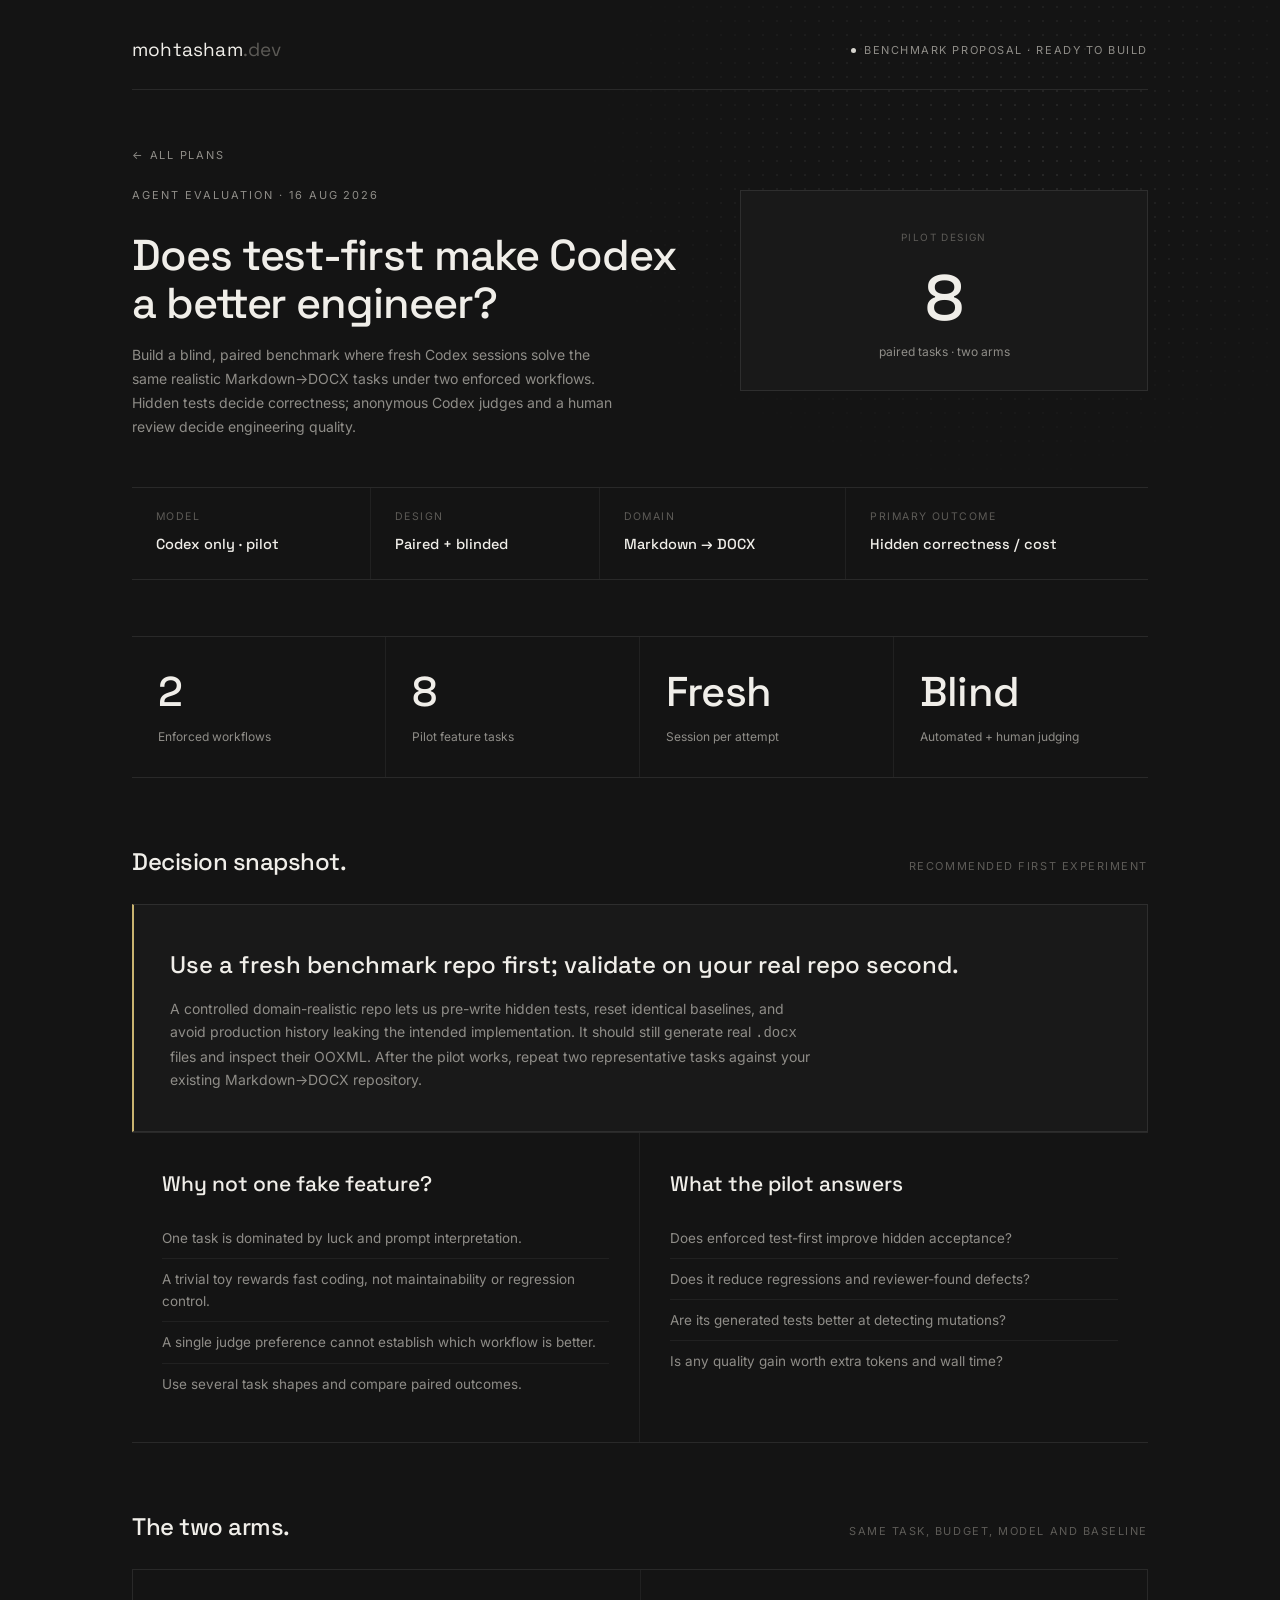
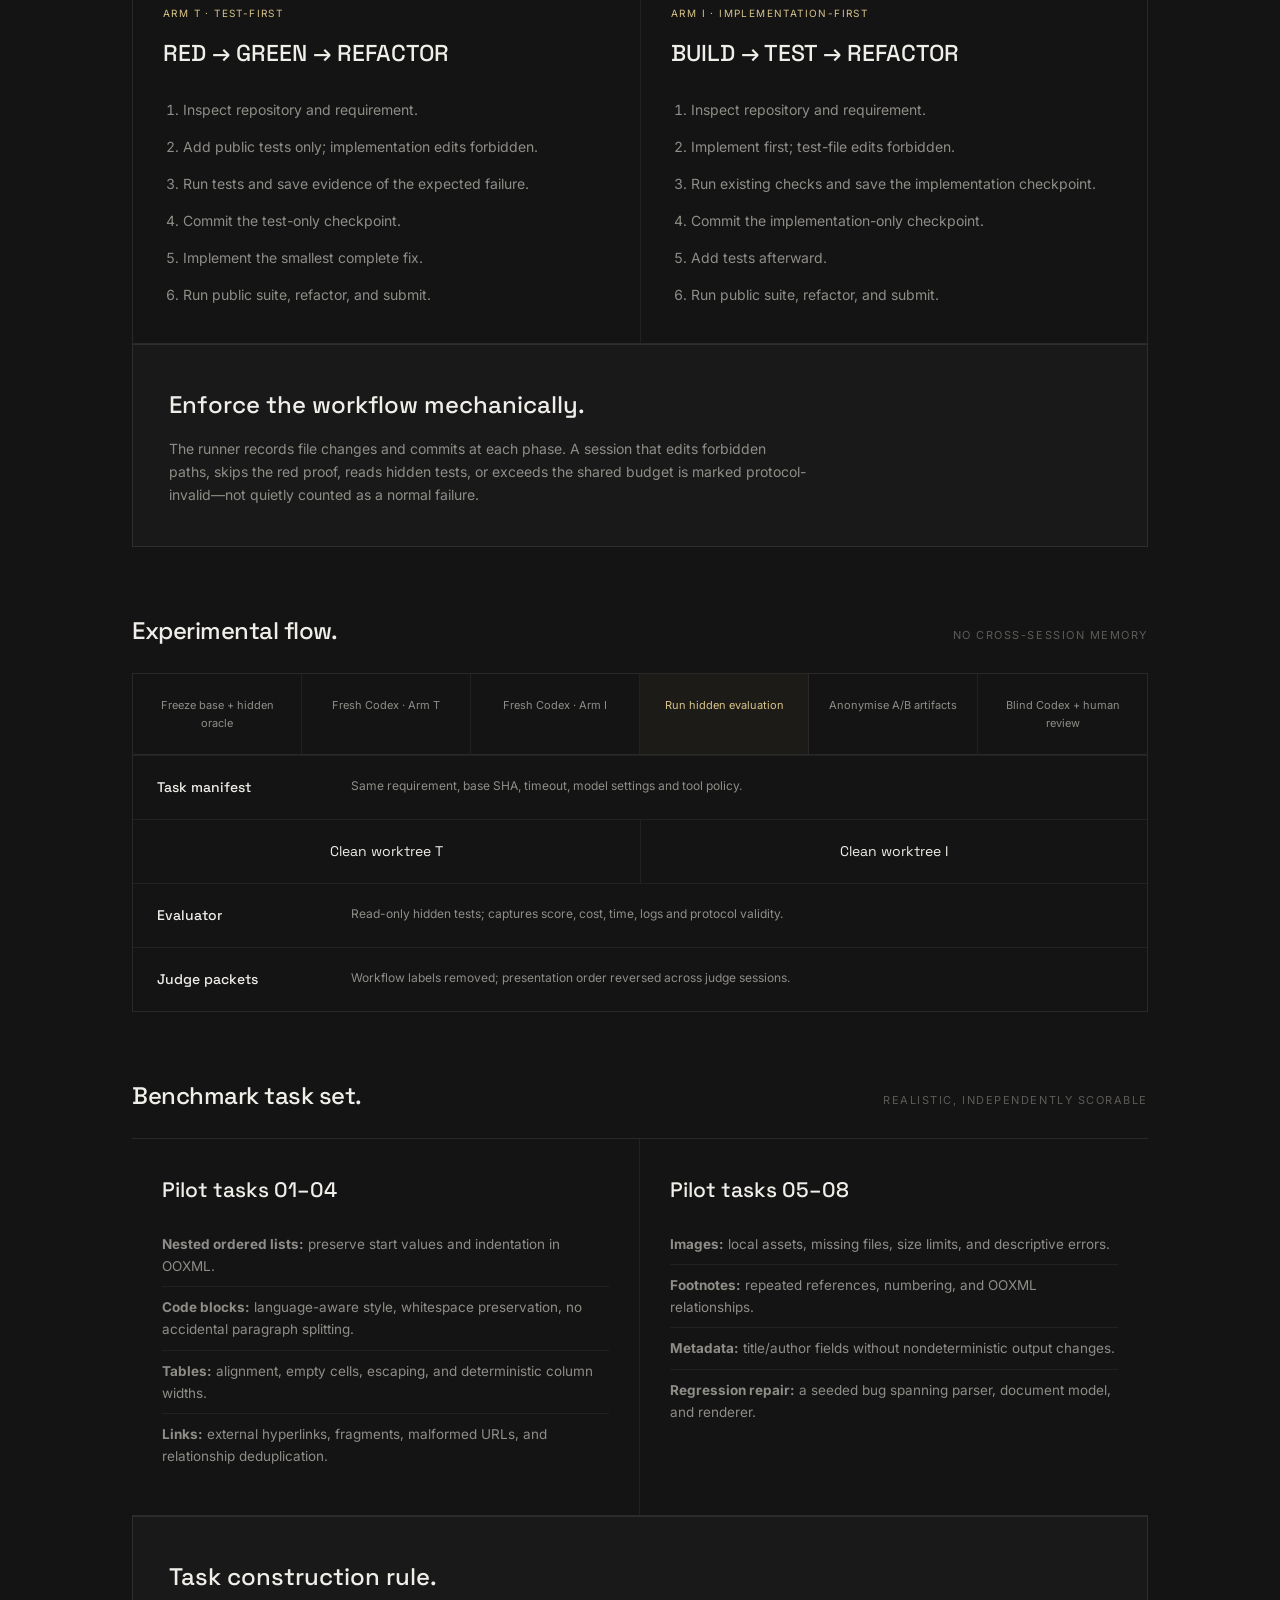
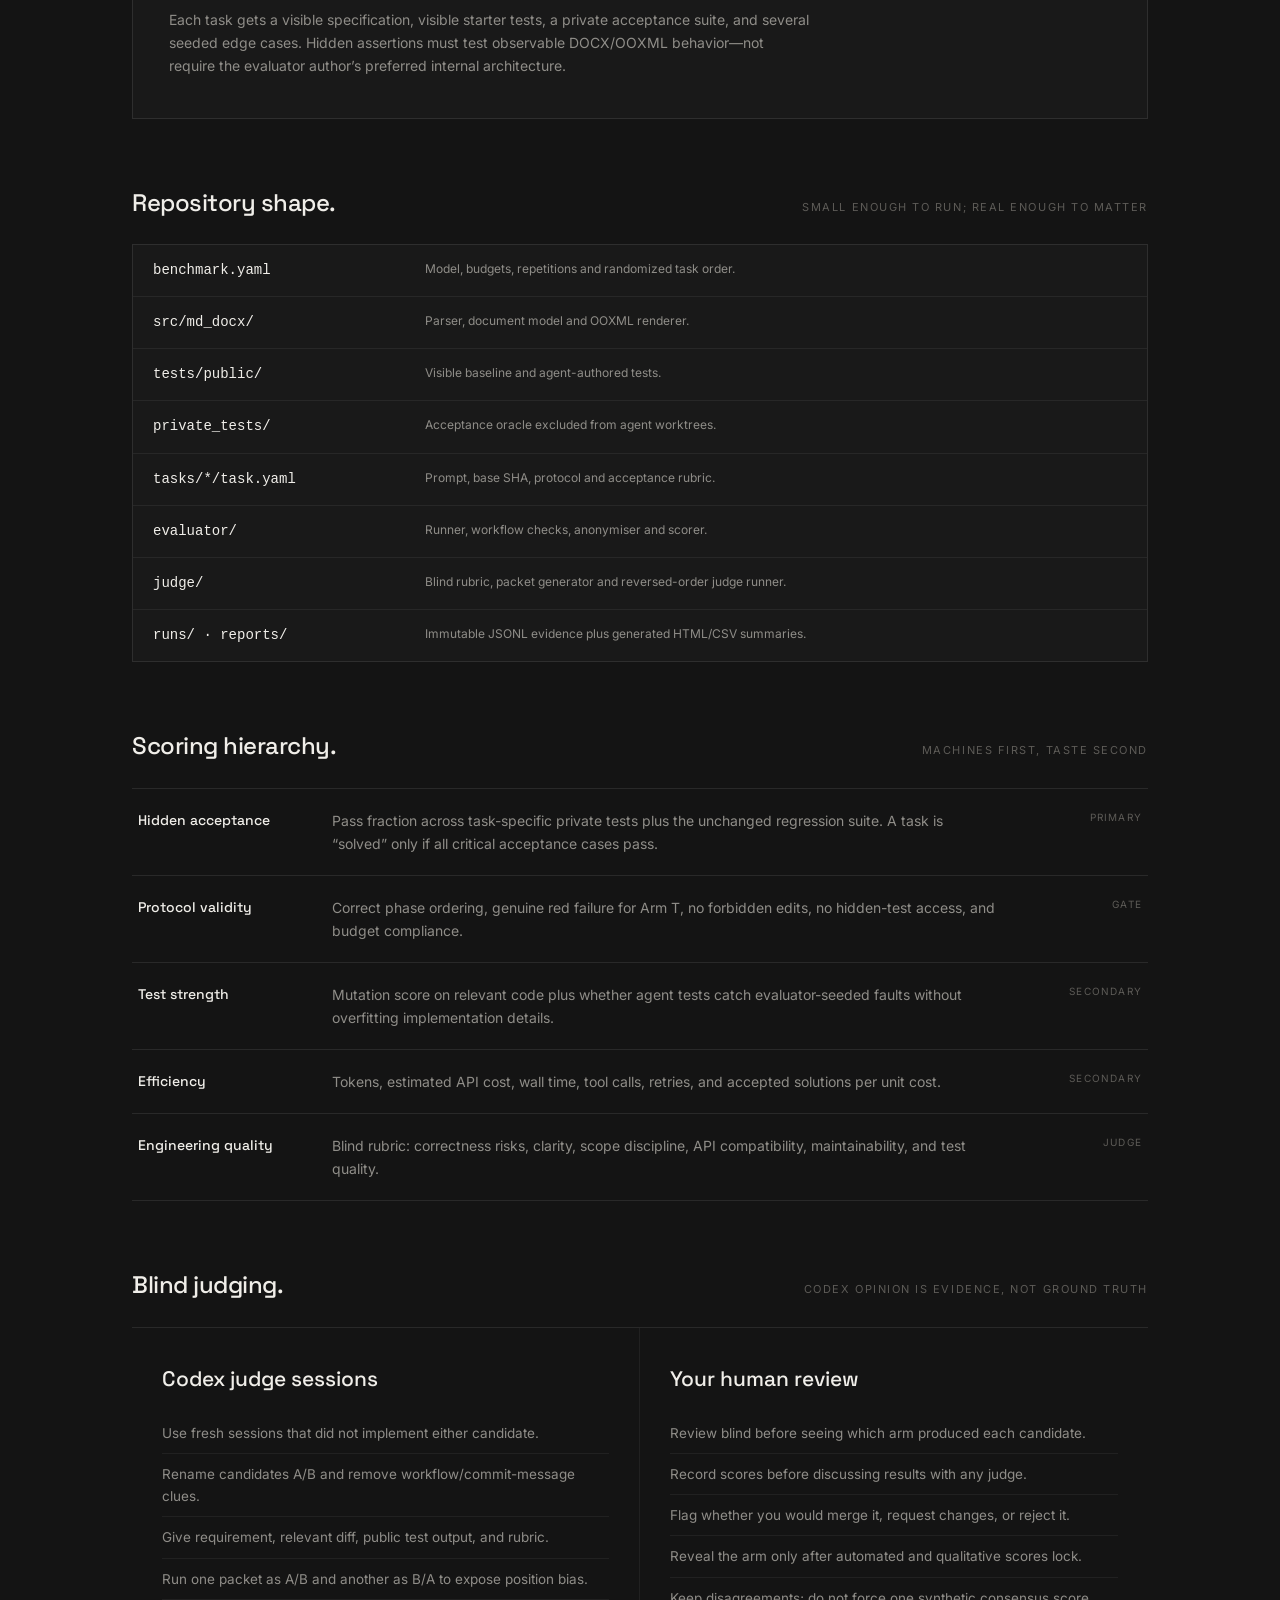
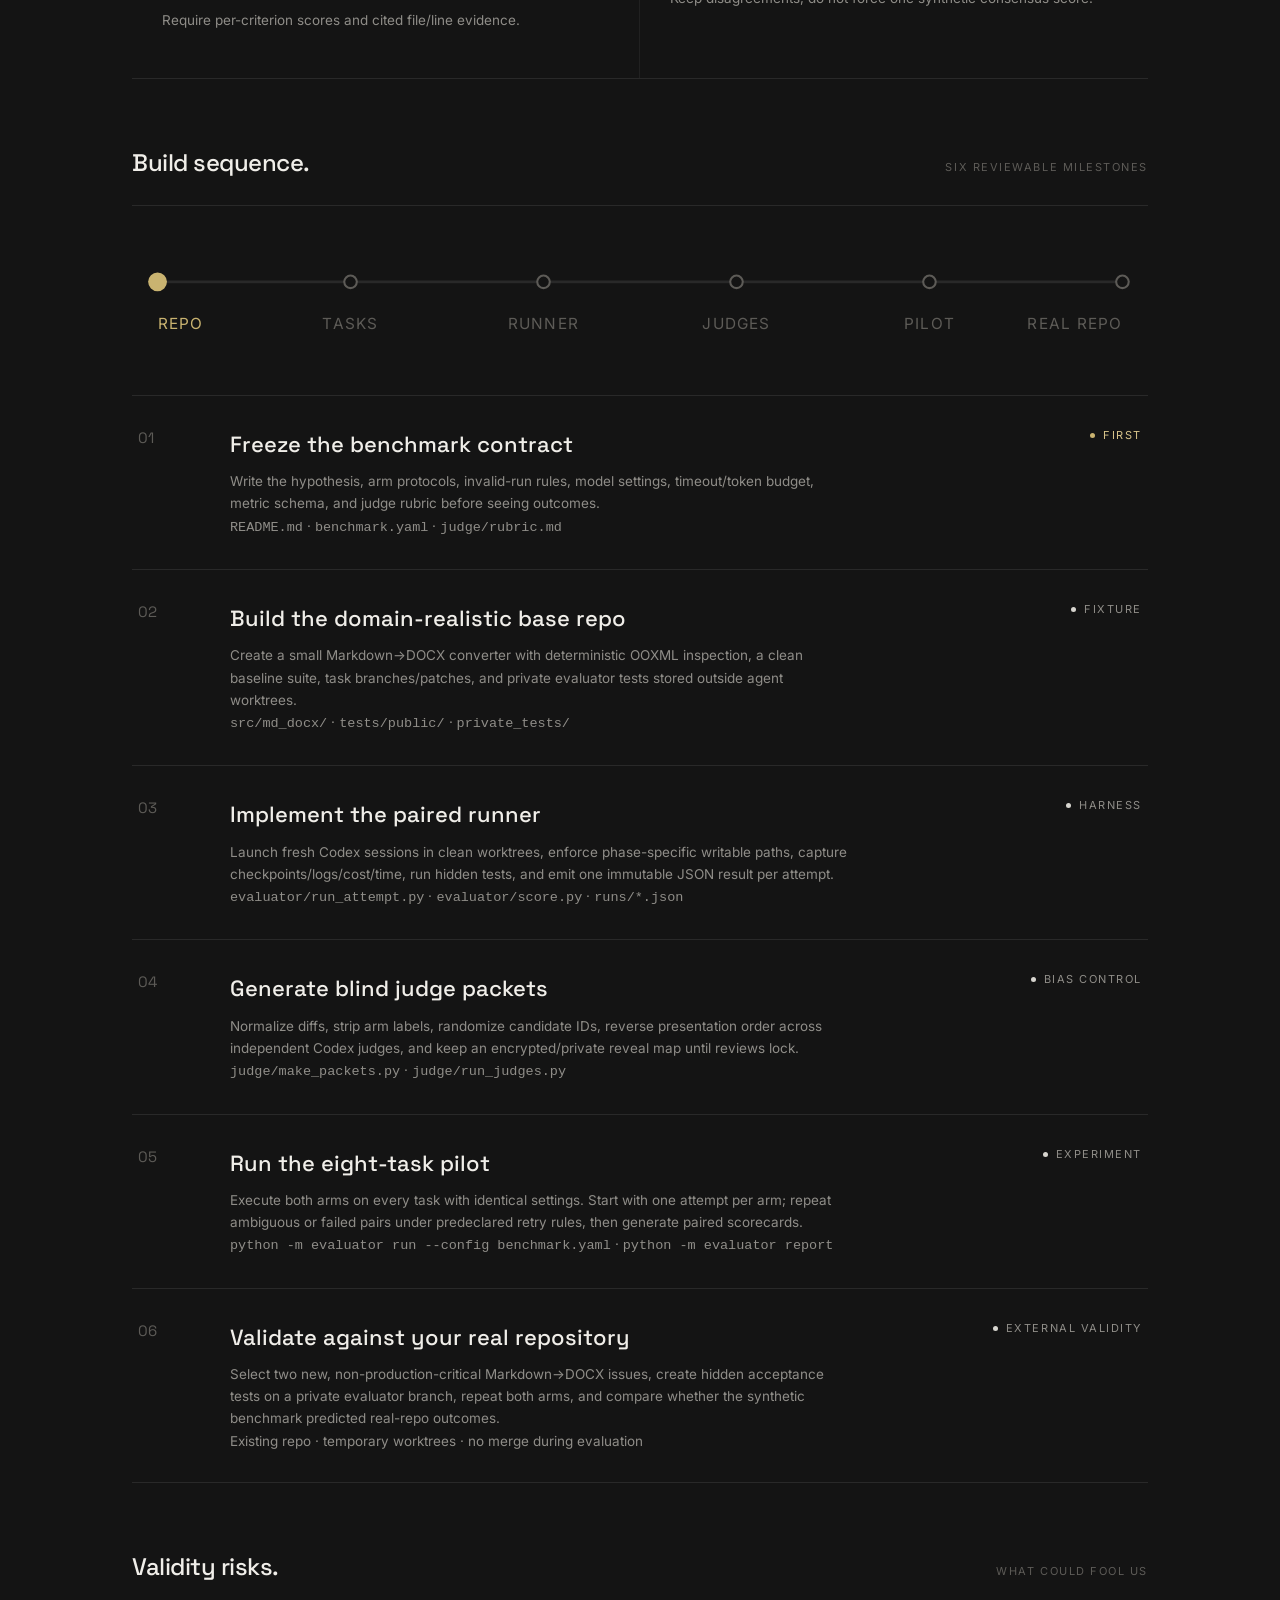
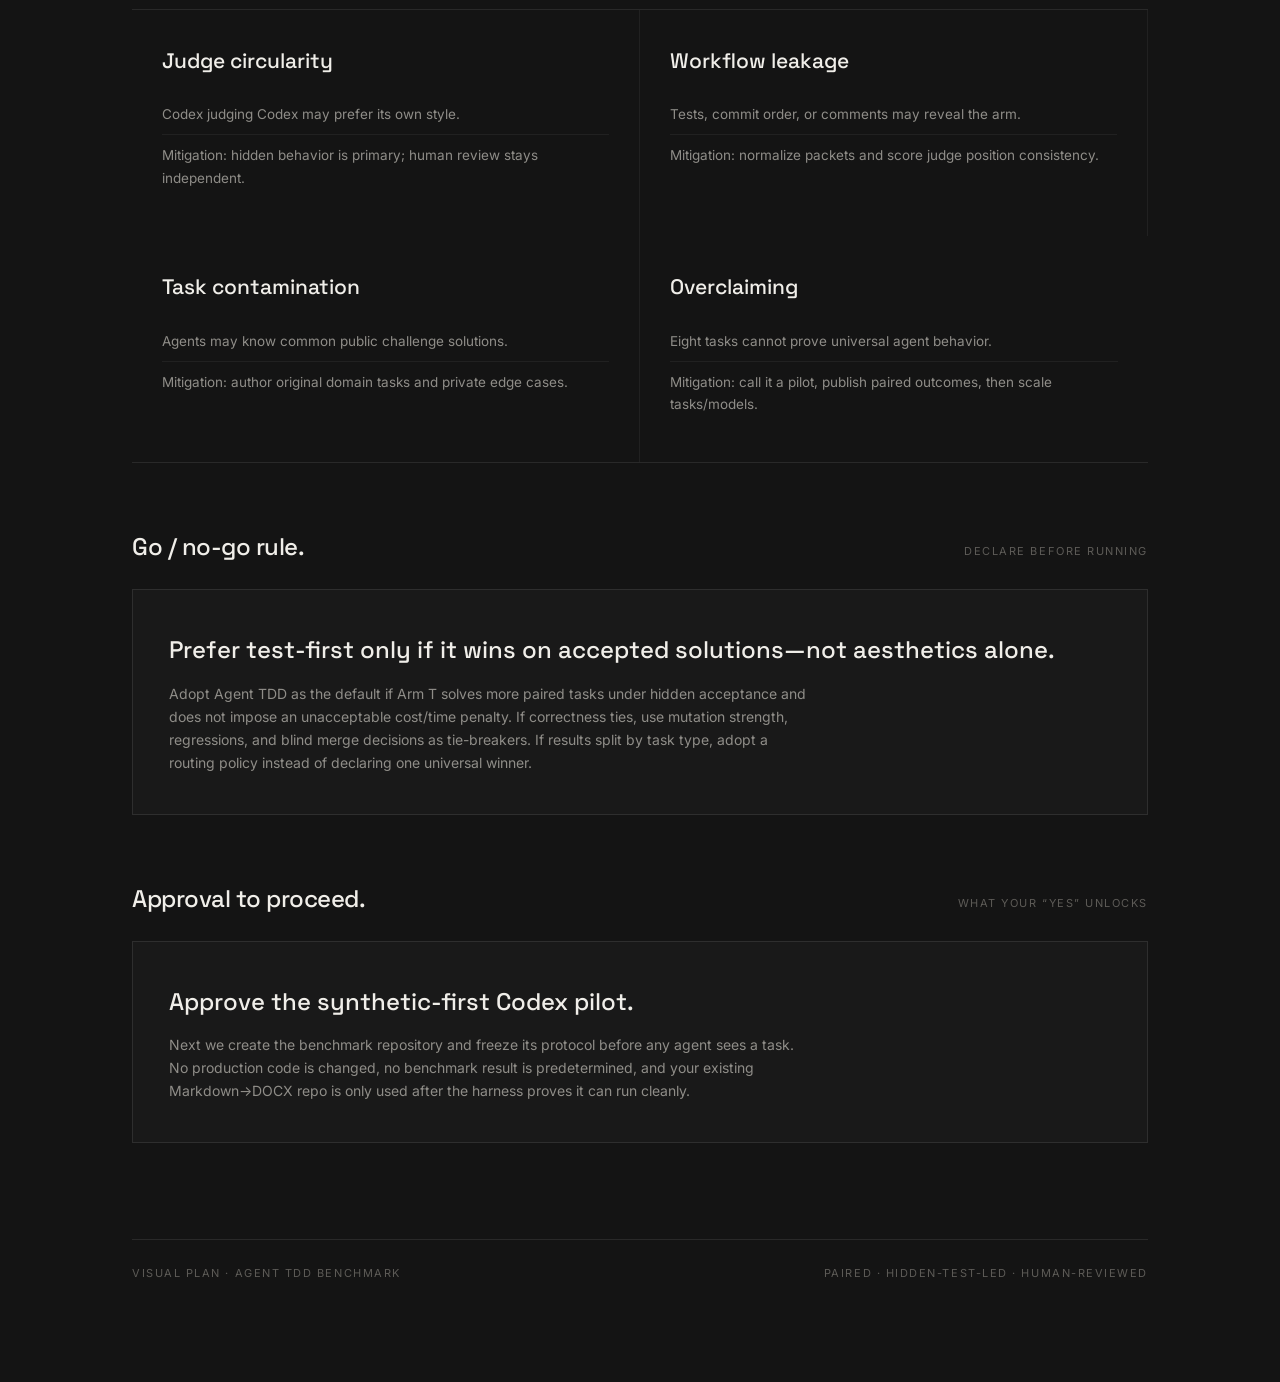
==== agent-tdd-benchmark/index.html @ eca7490f "docs: add agent TDD benchmark plan" ====
<!doctype html>
<html lang="en">
  <head>
    <meta charset="utf-8" />
    <meta name="viewport" content="width=device-width, initial-scale=1" />
    <meta name="theme-color" content="#141414" />
    <meta name="description" content="A controlled Codex benchmark plan comparing test-first and implementation-first agent workflows on realistic Markdown-to-DOCX tasks." />
    <title>Agent TDD Benchmark — Visual Plans</title>
    <link rel="preconnect" href="https://fonts.googleapis.com" />
    <link rel="preconnect" href="https://fonts.gstatic.com" crossorigin />
    <link href="https://fonts.googleapis.com/css2?family=Space+Grotesk:wght@400;500;600&family=Inter:wght@400;500&display=swap" rel="stylesheet" />
    <link rel="stylesheet" href="/styles.css" />
    <script src="/components.js?v=20260816" defer></script>
    <style>
      .arm-grid { display:grid; grid-template-columns:1fr 1fr; border:1px solid var(--line); }
      .arm { padding:30px; min-width:0; }
      .arm + .arm { border-left:1px solid var(--line-soft); }
      .arm-label { color:#d8c48a; font-size:10px; letter-spacing:.14em; text-transform:uppercase; }
      .arm h3 { font-family:var(--display); font-size:23px; font-weight:500; margin:12px 0 18px; }
      .arm ol { margin:0; padding-left:20px; color:var(--muted); }
      .arm li { padding:7px 0; }
      .metric-table { border-top:1px solid var(--line); }
      .metric-row { display:grid; grid-template-columns:170px 1fr 120px; gap:24px; padding:20px 6px; border-bottom:1px solid var(--line); align-items:start; }
      .metric-row b { font-family:var(--display); font-weight:500; }
      .metric-row p { margin:0; color:var(--muted); }
      .metric-row span { color:var(--faint); font-size:10px; letter-spacing:.12em; text-transform:uppercase; text-align:right; }
      .file-tree { margin:0; padding:24px; background:var(--bg-raised); border:1px solid var(--line); color:var(--muted); overflow:auto; font:12px/1.8 ui-monospace,"SF Mono",Menlo,monospace; }
      .decision { border-left:2px solid #c9b370; }
      .pilot-score { text-align:center; padding:12px 0 8px; }
      .pilot-score span { display:block; color:var(--faint); font-size:10px; letter-spacing:.14em; text-transform:uppercase; }
      .pilot-score b { display:block; font-family:var(--display); font-size:64px; line-height:1; font-weight:500; margin:20px 0 12px; }
      .pilot-score p { margin:0; color:var(--muted); font-size:12px; }
      .bench-flow { display:grid; grid-template-columns:repeat(6,1fr); border:1px solid var(--line); }
      .bench-flow div { position:relative; min-width:0; padding:22px 14px; border-right:1px solid var(--line-soft); color:var(--muted); font-size:11px; text-align:center; }
      .bench-flow div:last-child { border-right:0; }
      .bench-flow div.active { color:#d8c48a; background:rgba(201,179,112,.05); }
      .boundary-stack { border:1px solid var(--line); border-top:0; }
      .boundary-row { display:grid; grid-template-columns:170px 1fr; gap:24px; padding:20px 24px; border-top:1px solid var(--line-soft); align-items:start; }
      .boundary-row b { font-family:var(--display); font-weight:500; }
      .boundary-row span { color:var(--muted); font-size:12px; }
      .worktrees { display:grid; grid-template-columns:1fr 1fr; border-top:1px solid var(--line-soft); }
      .worktrees div { padding:20px 24px; text-align:center; font-family:var(--display); }
      .worktrees div + div { border-left:1px solid var(--line-soft); }
      .repo-list { border:1px solid var(--line); background:var(--bg-raised); }
      .repo-list div { display:grid; grid-template-columns:250px 1fr; gap:22px; padding:14px 20px; border-bottom:1px solid var(--line-soft); }
      .repo-list div:last-child { border-bottom:0; }
      .repo-list code { color:var(--text); overflow-wrap:anywhere; }
      .repo-list span { color:var(--muted); font-size:12px; }
      @media (max-width:720px) {
        .arm-grid { grid-template-columns:1fr; }
        .arm + .arm { border-left:0; border-top:1px solid var(--line-soft); }
        .metric-row { grid-template-columns:1fr; gap:7px; }
        .metric-row span { text-align:left; }
        .bench-flow { grid-template-columns:1fr; }
        .bench-flow div { border-right:0; border-bottom:1px solid var(--line-soft); text-align:left; padding:15px 18px; }
        .bench-flow div:last-child { border-bottom:0; }
        .boundary-row, .repo-list div { grid-template-columns:1fr; gap:6px; }
        .worktrees { grid-template-columns:1fr; }
        .worktrees div + div { border-left:0; border-top:1px solid var(--line-soft); }
      }
    </style>
  </head>
  <body>
    <div class="dots"></div>
    <main class="shell">
      <header class="topbar">
        <a class="brand" href="/">mohtasham<span>.dev</span></a>
        <span class="tag"><span class="dot"></span>Benchmark proposal · ready to build</span>
      </header>

      <section class="report-head">
        <div>
          <a class="back" href="/">← All plans</a>
          <div class="eyebrow">Agent evaluation · 16 Aug 2026</div>
          <h1>Does test-first make Codex a better engineer?</h1>
          <p class="lede">Build a blind, paired benchmark where fresh Codex sessions solve the same realistic Markdown→DOCX tasks under two enforced workflows. Hidden tests decide correctness; anonymous Codex judges and a human review decide engineering quality.</p>
        </div>
        <aside class="report-aside"><div class="pilot-score"><span>Pilot design</span><b>8</b><p>paired tasks · two arms</p></div></aside>
      </section>

      <section class="details">
        <div class="detail"><span>Model</span><b>Codex only · pilot</b></div>
        <div class="detail"><span>Design</span><b>Paired + blinded</b></div>
        <div class="detail"><span>Domain</span><b>Markdown → DOCX</b></div>
        <div class="detail"><span>Primary outcome</span><b>Hidden correctness / cost</b></div>
      </section>

      <section class="stats">
        <div class="stat"><b>2</b><span>Enforced workflows</span></div>
        <div class="stat"><b>8</b><span>Pilot feature tasks</span></div>
        <div class="stat"><b>Fresh</b><span>Session per attempt</span></div>
        <div class="stat"><b>Blind</b><span>Automated + human judging</span></div>
      </section>

      <section>
        <div class="section-head"><h2>Decision snapshot.</h2><p>Recommended first experiment</p></div>
        <div class="callout decision"><h3>Use a fresh benchmark repo first; validate on your real repo second.</h3><p>A controlled domain-realistic repo lets us pre-write hidden tests, reset identical baselines, and avoid production history leaking the intended implementation. It should still generate real <code>.docx</code> files and inspect their OOXML. After the pilot works, repeat two representative tasks against your existing Markdown→DOCX repository.</p></div>
        <div class="grid">
          <article class="card"><h3>Why not one fake feature?</h3><ul><li>One task is dominated by luck and prompt interpretation.</li><li>A trivial toy rewards fast coding, not maintainability or regression control.</li><li>A single judge preference cannot establish which workflow is better.</li><li>Use several task shapes and compare paired outcomes.</li></ul></article>
          <article class="card"><h3>What the pilot answers</h3><ul><li>Does enforced test-first improve hidden acceptance?</li><li>Does it reduce regressions and reviewer-found defects?</li><li>Are its generated tests better at detecting mutations?</li><li>Is any quality gain worth extra tokens and wall time?</li></ul></article>
        </div>
      </section>

      <section>
        <div class="section-head"><h2>The two arms.</h2><p>Same task, budget, model and baseline</p></div>
        <div class="arm-grid">
          <article class="arm"><span class="arm-label">Arm T · test-first</span><h3>RED → GREEN → REFACTOR</h3><ol><li>Inspect repository and requirement.</li><li>Add public tests only; implementation edits forbidden.</li><li>Run tests and save evidence of the expected failure.</li><li>Commit the test-only checkpoint.</li><li>Implement the smallest complete fix.</li><li>Run public suite, refactor, and submit.</li></ol></article>
          <article class="arm"><span class="arm-label">Arm I · implementation-first</span><h3>BUILD → TEST → REFACTOR</h3><ol><li>Inspect repository and requirement.</li><li>Implement first; test-file edits forbidden.</li><li>Run existing checks and save the implementation checkpoint.</li><li>Commit the implementation-only checkpoint.</li><li>Add tests afterward.</li><li>Run public suite, refactor, and submit.</li></ol></article>
        </div>
        <div class="callout"><h3>Enforce the workflow mechanically.</h3><p>The runner records file changes and commits at each phase. A session that edits forbidden paths, skips the red proof, reads hidden tests, or exceeds the shared budget is marked protocol-invalid—not quietly counted as a normal failure.</p></div>
      </section>

      <section>
        <div class="section-head"><h2>Experimental flow.</h2><p>No cross-session memory</p></div>
        <div class="bench-flow" aria-label="One paired task"><div>Freeze base + hidden oracle</div><div>Fresh Codex · Arm T</div><div>Fresh Codex · Arm I</div><div class="active">Run hidden evaluation</div><div>Anonymise A/B artifacts</div><div>Blind Codex + human review</div></div>
        <div class="boundary-stack">
          <div class="boundary-row"><b>Task manifest</b><span>Same requirement, base SHA, timeout, model settings and tool policy.</span></div>
          <div class="worktrees"><div>Clean worktree T</div><div>Clean worktree I</div></div>
          <div class="boundary-row"><b>Evaluator</b><span>Read-only hidden tests; captures score, cost, time, logs and protocol validity.</span></div>
          <div class="boundary-row"><b>Judge packets</b><span>Workflow labels removed; presentation order reversed across judge sessions.</span></div>
        </div>
      </section>

      <section>
        <div class="section-head"><h2>Benchmark task set.</h2><p>Realistic, independently scorable</p></div>
        <div class="grid">
          <article class="card"><h3>Pilot tasks 01–04</h3><ul><li><b>Nested ordered lists:</b> preserve start values and indentation in OOXML.</li><li><b>Code blocks:</b> language-aware style, whitespace preservation, no accidental paragraph splitting.</li><li><b>Tables:</b> alignment, empty cells, escaping, and deterministic column widths.</li><li><b>Links:</b> external hyperlinks, fragments, malformed URLs, and relationship deduplication.</li></ul></article>
          <article class="card"><h3>Pilot tasks 05–08</h3><ul><li><b>Images:</b> local assets, missing files, size limits, and descriptive errors.</li><li><b>Footnotes:</b> repeated references, numbering, and OOXML relationships.</li><li><b>Metadata:</b> title/author fields without nondeterministic output changes.</li><li><b>Regression repair:</b> a seeded bug spanning parser, document model, and renderer.</li></ul></article>
        </div>
        <div class="callout"><h3>Task construction rule.</h3><p>Each task gets a visible specification, visible starter tests, a private acceptance suite, and several seeded edge cases. Hidden assertions must test observable DOCX/OOXML behavior—not require the evaluator author’s preferred internal architecture.</p></div>
      </section>

      <section>
        <div class="section-head"><h2>Repository shape.</h2><p>Small enough to run; real enough to matter</p></div>
        <div class="repo-list">
          <div><code>benchmark.yaml</code><span>Model, budgets, repetitions and randomized task order.</span></div>
          <div><code>src/md_docx/</code><span>Parser, document model and OOXML renderer.</span></div>
          <div><code>tests/public/</code><span>Visible baseline and agent-authored tests.</span></div>
          <div><code>private_tests/</code><span>Acceptance oracle excluded from agent worktrees.</span></div>
          <div><code>tasks/*/task.yaml</code><span>Prompt, base SHA, protocol and acceptance rubric.</span></div>
          <div><code>evaluator/</code><span>Runner, workflow checks, anonymiser and scorer.</span></div>
          <div><code>judge/</code><span>Blind rubric, packet generator and reversed-order judge runner.</span></div>
          <div><code>runs/ · reports/</code><span>Immutable JSONL evidence plus generated HTML/CSV summaries.</span></div>
        </div>
      </section>

      <section>
        <div class="section-head"><h2>Scoring hierarchy.</h2><p>Machines first, taste second</p></div>
        <div class="metric-table">
          <div class="metric-row"><b>Hidden acceptance</b><p>Pass fraction across task-specific private tests plus the unchanged regression suite. A task is “solved” only if all critical acceptance cases pass.</p><span>Primary</span></div>
          <div class="metric-row"><b>Protocol validity</b><p>Correct phase ordering, genuine red failure for Arm T, no forbidden edits, no hidden-test access, and budget compliance.</p><span>Gate</span></div>
          <div class="metric-row"><b>Test strength</b><p>Mutation score on relevant code plus whether agent tests catch evaluator-seeded faults without overfitting implementation details.</p><span>Secondary</span></div>
          <div class="metric-row"><b>Efficiency</b><p>Tokens, estimated API cost, wall time, tool calls, retries, and accepted solutions per unit cost.</p><span>Secondary</span></div>
          <div class="metric-row"><b>Engineering quality</b><p>Blind rubric: correctness risks, clarity, scope discipline, API compatibility, maintainability, and test quality.</p><span>Judge</span></div>
        </div>
      </section>

      <section>
        <div class="section-head"><h2>Blind judging.</h2><p>Codex opinion is evidence, not ground truth</p></div>
        <div class="grid">
          <article class="card"><h3>Codex judge sessions</h3><ul><li>Use fresh sessions that did not implement either candidate.</li><li>Rename candidates A/B and remove workflow/commit-message clues.</li><li>Give requirement, relevant diff, public test output, and rubric.</li><li>Run one packet as A/B and another as B/A to expose position bias.</li><li>Require per-criterion scores and cited file/line evidence.</li></ul></article>
          <article class="card"><h3>Your human review</h3><ul><li>Review blind before seeing which arm produced each candidate.</li><li>Record scores before discussing results with any judge.</li><li>Flag whether you would merge it, request changes, or reject it.</li><li>Reveal the arm only after automated and qualitative scores lock.</li><li>Keep disagreements; do not force one synthetic consensus score.</li></ul></article>
        </div>
      </section>

      <section>
        <div class="section-head"><h2>Build sequence.</h2><p>Six reviewable milestones</p></div>
        <vp-progress data='{"done":0,"total":6,"milestones":["Repo","Tasks","Runner","Judges","Pilot","Real repo"]}'></vp-progress>
        <div class="timeline" style="border-top:0">
          <article class="tl-step now"><span class="tl-num">01</span><div><h3>Freeze the benchmark contract</h3><p>Write the hypothesis, arm protocols, invalid-run rules, model settings, timeout/token budget, metric schema, and judge rubric before seeing outcomes.</p><p><code>README.md</code> · <code>benchmark.yaml</code> · <code>judge/rubric.md</code></p></div><span class="tl-status">First</span></article>
          <article class="tl-step"><span class="tl-num">02</span><div><h3>Build the domain-realistic base repo</h3><p>Create a small Markdown→DOCX converter with deterministic OOXML inspection, a clean baseline suite, task branches/patches, and private evaluator tests stored outside agent worktrees.</p><p><code>src/md_docx/</code> · <code>tests/public/</code> · <code>private_tests/</code></p></div><span class="tl-status">Fixture</span></article>
          <article class="tl-step"><span class="tl-num">03</span><div><h3>Implement the paired runner</h3><p>Launch fresh Codex sessions in clean worktrees, enforce phase-specific writable paths, capture checkpoints/logs/cost/time, run hidden tests, and emit one immutable JSON result per attempt.</p><p><code>evaluator/run_attempt.py</code> · <code>evaluator/score.py</code> · <code>runs/*.json</code></p></div><span class="tl-status">Harness</span></article>
          <article class="tl-step"><span class="tl-num">04</span><div><h3>Generate blind judge packets</h3><p>Normalize diffs, strip arm labels, randomize candidate IDs, reverse presentation order across independent Codex judges, and keep an encrypted/private reveal map until reviews lock.</p><p><code>judge/make_packets.py</code> · <code>judge/run_judges.py</code></p></div><span class="tl-status">Bias control</span></article>
          <article class="tl-step"><span class="tl-num">05</span><div><h3>Run the eight-task pilot</h3><p>Execute both arms on every task with identical settings. Start with one attempt per arm; repeat ambiguous or failed pairs under predeclared retry rules, then generate paired scorecards.</p><p><code>python -m evaluator run --config benchmark.yaml</code> · <code>python -m evaluator report</code></p></div><span class="tl-status">Experiment</span></article>
          <article class="tl-step"><span class="tl-num">06</span><div><h3>Validate against your real repository</h3><p>Select two new, non-production-critical Markdown→DOCX issues, create hidden acceptance tests on a private evaluator branch, repeat both arms, and compare whether the synthetic benchmark predicted real-repo outcomes.</p><p>Existing repo · temporary worktrees · no merge during evaluation</p></div><span class="tl-status">External validity</span></article>
        </div>
      </section>

      <section>
        <div class="section-head"><h2>Validity risks.</h2><p>What could fool us</p></div>
        <div class="grid">
          <article class="card"><h3>Judge circularity</h3><ul><li>Codex judging Codex may prefer its own style.</li><li>Mitigation: hidden behavior is primary; human review stays independent.</li></ul></article>
          <article class="card"><h3>Workflow leakage</h3><ul><li>Tests, commit order, or comments may reveal the arm.</li><li>Mitigation: normalize packets and score judge position consistency.</li></ul></article>
          <article class="card"><h3>Task contamination</h3><ul><li>Agents may know common public challenge solutions.</li><li>Mitigation: author original domain tasks and private edge cases.</li></ul></article>
          <article class="card"><h3>Overclaiming</h3><ul><li>Eight tasks cannot prove universal agent behavior.</li><li>Mitigation: call it a pilot, publish paired outcomes, then scale tasks/models.</li></ul></article>
        </div>
      </section>

      <section>
        <div class="section-head"><h2>Go / no-go rule.</h2><p>Declare before running</p></div>
        <div class="callout"><h3>Prefer test-first only if it wins on accepted solutions—not aesthetics alone.</h3><p>Adopt Agent TDD as the default if Arm T solves more paired tasks under hidden acceptance and does not impose an unacceptable cost/time penalty. If correctness ties, use mutation strength, regressions, and blind merge decisions as tie-breakers. If results split by task type, adopt a routing policy instead of declaring one universal winner.</p></div>
      </section>

      <section>
        <div class="section-head"><h2>Approval to proceed.</h2><p>What your “yes” unlocks</p></div>
        <div class="callout"><h3>Approve the synthetic-first Codex pilot.</h3><p>Next we create the benchmark repository and freeze its protocol before any agent sees a task. No production code is changed, no benchmark result is predetermined, and your existing Markdown→DOCX repo is only used after the harness proves it can run cleanly.</p></div>
      </section>

      <footer class="footer"><span>Visual Plan · Agent TDD Benchmark</span><span>Paired · hidden-test-led · human-reviewed</span></footer>
    </main>
  </body>
</html>
---- styles.css ----
/* Visual Plans — editorial dark design system */

:root {
  --bg: #141414;
  --bg-raised: #191919;
  --line: rgba(255, 255, 255, 0.09);
  --line-soft: rgba(255, 255, 255, 0.06);

  --text: #f0eee9;
  --muted: #8f8d88;
  --faint: #5d5b57;

  --display: "Space Grotesk", "Inter", ui-sans-serif, system-ui, sans-serif;
  --sans: "Inter", ui-sans-serif, system-ui, -apple-system, "Segoe UI",
    Roboto, sans-serif;

  --maxw: 1080px;
}

* {
  box-sizing: border-box;
}

html {
  -webkit-font-smoothing: antialiased;
  text-rendering: optimizeLegibility;
}

body {
  margin: 0;
  min-height: 100vh;
  background: var(--bg);
  color: var(--text);
  font-family: var(--sans);
  font-size: 14px;
  line-height: 1.65;
  position: relative;
}

/* Dotted texture backdrop */
.dots {
  position: fixed;
  inset: 0;
  pointer-events: none;
  background-image: radial-gradient(rgba(255, 255, 255, 0.16) 1px, transparent 1px);
  background-size: 14px 14px;
  -webkit-mask-image: radial-gradient(
    620px 480px at 78% 18%,
    rgba(0, 0, 0, 0.55),
    transparent 70%
  );
  mask-image: radial-gradient(
    620px 480px at 78% 18%,
    rgba(0, 0, 0, 0.55),
    transparent 70%
  );
}

a {
  color: inherit;
}

.shell {
  position: relative;
  max-width: var(--maxw);
  margin: 0 auto;
  padding: 34px 32px 110px;
}

/* ---------- Top bar ---------- */
.topbar {
  display: flex;
  align-items: center;
  justify-content: space-between;
  padding-bottom: 24px;
  border-bottom: 1px solid var(--line);
}

.brand {
  font-family: var(--display);
  font-size: 19px;
  letter-spacing: 0.01em;
  text-decoration: none;
}

.brand span {
  color: var(--faint);
}

.tag {
  font-size: 11px;
  letter-spacing: 0.14em;
  text-transform: uppercase;
  color: var(--muted);
}

.tag .dot {
  display: inline-block;
  width: 5px;
  height: 5px;
  border-radius: 50%;
  background: #d7d5cf;
  margin-right: 8px;
  vertical-align: 1px;
}

/* ---------- Hero ---------- */
.hero {
  padding: 110px 0 72px;
  max-width: 640px;
}

.eyebrow {
  font-size: 11px;
  letter-spacing: 0.18em;
  text-transform: uppercase;
  color: var(--muted);
  margin-bottom: 26px;
}

h1 {
  font-family: var(--display);
  font-weight: 500;
  font-size: clamp(2.7rem, 7vw, 4.9rem);
  line-height: 1.04;
  letter-spacing: -0.035em;
  margin: 0 0 26px;
}

.lede {
  font-size: 15px;
  line-height: 1.75;
  color: var(--muted);
  max-width: 460px;
  margin: 0;
}

.hero-rule {
  width: 260px;
  border: 0;
  border-top: 1px solid var(--line);
  margin: 44px 0 0;
}

/* ---------- Stats ---------- */
.stats {
  display: grid;
  grid-template-columns: repeat(4, 1fr);
  gap: 0;
  border-top: 1px solid var(--line);
  border-bottom: 1px solid var(--line);
}

.stat {
  padding: 34px 26px 30px;
  border-right: 1px solid var(--line-soft);
}

.stat:last-child {
  border-right: 0;
}

.stat b {
  display: block;
  font-family: var(--display);
  font-weight: 500;
  font-size: clamp(1.9rem, 3.6vw, 2.6rem);
  line-height: 1;
  letter-spacing: -0.02em;
  margin-bottom: 12px;
}

.stat span {
  font-size: 12px;
  color: var(--muted);
}

/* ---------- Report header (plan pages) ---------- */
.report-head {
  display: grid;
  grid-template-columns: 1.15fr 0.85fr;
  gap: 56px;
  align-items: center;
  padding: 52px 0 48px;
}

.report-head .back {
  margin-bottom: 22px;
}

.report-head h1 {
  font-size: clamp(1.8rem, 3.4vw, 2.7rem);
  line-height: 1.12;
  letter-spacing: -0.025em;
  margin: 12px 0 16px;
}

.report-head .lede {
  font-size: 14px;
  line-height: 1.7;
  max-width: 480px;
}

.report-aside {
  border: 1px solid var(--line);
  background: var(--bg-raised);
  padding: 26px 28px 20px;
}

.report-aside .vp-component {
  border: 0;
  padding: 0;
}

.report-aside .vp-label {
  margin-bottom: 18px;
}

/* ---------- Plan details strip ---------- */
.details {
  display: flex;
  flex-wrap: wrap;
  gap: 0;
  border-top: 1px solid var(--line);
  border-bottom: 1px solid var(--line);
  margin-bottom: 56px;
}

.detail {
  flex: 1 1 auto;
  padding: 20px 24px 22px;
  border-right: 1px solid var(--line-soft);
}

.detail:last-child {
  border-right: 0;
}

.detail span {
  display: block;
  font-size: 10.5px;
  letter-spacing: 0.14em;
  text-transform: uppercase;
  color: var(--faint);
  margin-bottom: 7px;
}

.detail b {
  font-family: var(--display);
  font-weight: 500;
  font-size: 14.5px;
}

.detail a {
  font-family: var(--display);
  font-weight: 500;
  font-size: 14.5px;
  text-decoration: none;
  border-bottom: 1px solid var(--line);
  transition: border-color 0.2s ease, color 0.2s ease;
}

.detail a:hover {
  border-color: var(--muted);
}

/* ---------- Section head ---------- */
.section-head {
  display: flex;
  align-items: baseline;
  justify-content: space-between;
  gap: 16px;
  margin: 64px 0 22px;
}

.section-head h2 {
  font-family: var(--display);
  font-weight: 500;
  font-size: 24px;
  letter-spacing: -0.02em;
  margin: 0;
}

.section-head p {
  margin: 0;
  font-size: 11px;
  letter-spacing: 0.14em;
  text-transform: uppercase;
  color: var(--faint);
}

/* ---------- Plan index ---------- */
.plans {
  border-top: 1px solid var(--line);
}

.plan {
  display: grid;
  grid-template-columns: 64px 1fr auto;
  gap: 28px;
  align-items: baseline;
  padding: 30px 6px;
  border-bottom: 1px solid var(--line);
  text-decoration: none;
  transition: background 0.2s ease;
}

.plan:hover {
  background: rgba(255, 255, 255, 0.025);
}

.plan-index {
  font-family: var(--display);
  font-size: 15px;
  color: var(--faint);
}

.plan h3 {
  font-family: var(--display);
  font-weight: 500;
  font-size: 25px;
  line-height: 1.15;
  margin: 0 0 8px;
  transition: color 0.2s ease;
}

.plan p {
  margin: 0;
  font-size: 13.5px;
  color: var(--muted);
  max-width: 560px;
}

.plan-meta {
  display: flex;
  flex-wrap: wrap;
  gap: 10px;
  margin-top: 14px;
  font-size: 10.5px;
  letter-spacing: 0.12em;
  text-transform: uppercase;
  color: var(--faint);
}

.plan-meta .sep {
  color: var(--line);
}

.plan-side {
  display: flex;
  flex-direction: column;
  align-items: flex-end;
  gap: 6px;
  font-size: 11px;
  letter-spacing: 0.14em;
  text-transform: uppercase;
}

.plan-date {
  color: var(--faint);
  font-variant-numeric: tabular-nums;
}

.status {
  color: var(--muted);
}

.status::before {
  content: "";
  display: inline-block;
  width: 5px;
  height: 5px;
  border-radius: 50%;
  margin-right: 8px;
  vertical-align: 1px;
  background: var(--faint);
}

.status.published::before {
  background: #d7d5cf;
}

.status.active::before {
  background: #c9b370;
}

.empty {
  padding: 48px 6px;
  color: var(--faint);
  font-family: var(--display);
  font-size: 18px;
  border-bottom: 1px solid var(--line);
}

/* ---------- Steps ---------- */
.steps {
  display: grid;
  grid-template-columns: repeat(3, 1fr);
  border-top: 1px solid var(--line);
  border-bottom: 1px solid var(--line);
}

.step-card {
  padding: 32px 26px 36px;
  border-right: 1px solid var(--line-soft);
}

.step-card:last-child {
  border-right: 0;
}

.step-card .n {
  font-family: var(--display);
  font-size: 15px;
  color: var(--faint);
}

.step-card b {
  display: block;
  font-family: var(--display);
  font-weight: 500;
  font-size: 21px;
  margin: 16px 0 10px;
}

.step-card span {
  font-size: 13px;
  color: var(--muted);
}

/* ---------- Footer ---------- */
.footer {
  margin-top: 96px;
  padding-top: 24px;
  border-top: 1px solid var(--line);
  display: flex;
  justify-content: space-between;
  gap: 16px;
  font-size: 11px;
  letter-spacing: 0.14em;
  text-transform: uppercase;
  color: var(--faint);
}

/* ---------- Plan page ---------- */
.back {
  display: inline-block;
  font-size: 11px;
  letter-spacing: 0.16em;
  text-transform: uppercase;
  color: var(--muted);
  text-decoration: none;
  margin-bottom: 30px;
  transition: color 0.2s ease;
}

.back:hover {
  color: var(--text);
}

/* Timeline */
.timeline {
  border-top: 1px solid var(--line);
}

.tl-step {
  display: grid;
  grid-template-columns: 64px 1fr auto;
  gap: 28px;
  padding: 30px 6px;
  border-bottom: 1px solid var(--line);
}

.tl-num {
  font-family: var(--display);
  font-size: 15px;
  color: var(--faint);
}

.tl-step h3 {
  font-family: var(--display);
  font-weight: 500;
  font-size: 22px;
  margin: 0 0 8px;
}

.tl-step p {
  margin: 0;
  font-size: 13.5px;
  color: var(--muted);
  max-width: 620px;
}

.tl-status {
  font-size: 11px;
  letter-spacing: 0.14em;
  text-transform: uppercase;
  color: var(--muted);
  white-space: nowrap;
}

.tl-status::before {
  content: "";
  display: inline-block;
  width: 5px;
  height: 5px;
  border-radius: 50%;
  margin-right: 8px;
  vertical-align: 1px;
  background: #d7d5cf;
}

.tl-step.now .tl-status {
  color: #d8c48a;
}

.tl-step.now .tl-status::before {
  background: #c9b370;
}

/* Flow */
.flow {
  display: flex;
  align-items: center;
  flex-wrap: wrap;
  gap: 14px;
  padding: 38px 6px;
  border-top: 1px solid var(--line);
  border-bottom: 1px solid var(--line);
}

.node {
  font-family: var(--display);
  font-size: 18px;
}

.flow .sep {
  color: var(--faint);
  font-size: 13px;
}

/* Two-column cards */
.grid {
  display: grid;
  grid-template-columns: 1fr 1fr;
  border-top: 1px solid var(--line);
  border-bottom: 1px solid var(--line);
}

.card {
  padding: 34px 30px 38px;
  border-right: 1px solid var(--line-soft);
}

.card:last-child {
  border-right: 0;
}

.card h3 {
  font-family: var(--display);
  font-weight: 500;
  font-size: 21px;
  margin: 0 0 16px;
}

.card ul {
  margin: 0;
  padding: 0;
  list-style: none;
}

.card li {
  font-size: 13.5px;
  color: var(--muted);
  padding: 9px 0;
  border-bottom: 1px solid var(--line-soft);
}

.card li:last-child {
  border-bottom: 0;
}

/* Callout */
.callout {
  border: 1px solid var(--line);
  background: var(--bg-raised);
  padding: 40px 36px;
}

.callout h3 {
  font-family: var(--display);
  font-weight: 500;
  font-size: 24px;
  margin: 0 0 12px;
}

.callout p {
  margin: 0;
  font-size: 14px;
  color: var(--muted);
  max-width: 640px;
}

/* ---------- Visual components (components.js) ---------- */
.vp-component {
  display: block;
  padding: 34px 6px 38px;
  border-top: 1px solid var(--line);
  border-bottom: 1px solid var(--line);
}

.vp-component + .vp-component {
  border-top: 0;
}

.vp-label {
  font-size: 11px;
  letter-spacing: 0.14em;
  text-transform: uppercase;
  color: var(--faint);
  margin-bottom: 24px;
}

.vp-scroll {
  overflow-x: auto;
  scrollbar-width: none;
}

.vp-scroll::-webkit-scrollbar {
  display: none;
}

vp-donut {
  text-align: center;
}

/* Side-by-side components */
.vp-row {
  display: grid;
  grid-template-columns: 1fr 1fr;
  border-top: 1px solid var(--line);
  border-bottom: 1px solid var(--line);
}

.vp-row .vp-component {
  border: 0;
  border-right: 1px solid var(--line-soft);
  padding-left: 26px;
  padding-right: 26px;
}

.vp-row .vp-component:last-child {
  border-right: 0;
}

/* Gallery usage snippets */
.vp-usage {
  margin: 0;
  padding: 20px 22px;
  background: var(--bg-raised);
  border: 1px solid var(--line-soft);
  border-top: 0;
  overflow-x: auto;
  font-family: ui-monospace, "SF Mono", Menlo, monospace;
  font-size: 12px;
  line-height: 1.7;
  color: var(--muted);
}

/* ---------- Responsive ---------- */
/* ---------- Visual paper explainer ---------- */
.paper-actions { display: flex; align-items: center; flex-wrap: wrap; gap: 14px 20px; margin-top: 24px; }
.paper-link { display: inline-block; padding: 10px 14px; border: 1px solid rgba(201,179,112,.45); color: #d8c48a; text-decoration: none; font-family: var(--display); font-weight: 500; }
.paper-byline { color: var(--faint); font-size: 11px; letter-spacing: .08em; text-transform: uppercase; }
.result-aside { text-align: left; }
.aside-kicker, .callout-kicker { color: var(--faint); font-size: 10.5px; letter-spacing: .15em; text-transform: uppercase; }
.result-aside strong { display: block; margin-top: 16px; font-family: var(--display); font-size: clamp(3rem, 6vw, 4.8rem); line-height: .95; color: #d8c48a; }
.result-aside p { color: var(--muted); margin: 14px 0 18px; line-height: 1.55; }
.aside-rule { border-top: 1px solid var(--line); margin-bottom: 16px; }
.result-aside > span { color: var(--text); font-family: var(--display); font-size: 13px; }
.thesis-band { display: grid; grid-template-columns: 140px 1fr; gap: 32px; padding: 34px 6px; border-top: 1px solid var(--line); border-bottom: 1px solid var(--line); }
.thesis-label { color: #d8c48a; font-size: 10.5px; letter-spacing: .15em; text-transform: uppercase; }
.thesis-band p { max-width: 750px; margin: 0; color: var(--muted); font-size: 16px; line-height: 1.75; }
.thesis-band b { color: var(--text); }
.cascade-map { display: grid; grid-template-columns: repeat(6, 1fr); border: 1px solid var(--line); }
.cascade-map article { min-width: 0; padding: 24px 18px 26px; border-right: 1px solid var(--line-soft); position: relative; }
.cascade-map article:last-child { border-right: 0; background: rgba(201,179,112,.045); }
.cascade-map article > span { color: var(--faint); font-family: var(--display); font-size: 12px; }
.cascade-map article:not(:last-child)::after { content: "→"; position: absolute; right: -8px; top: 57px; z-index: 2; color: var(--faint); background: var(--bg); padding: 1px 3px; }
.cascade-icon { margin: 18px 0 16px; width: 42px; height: 42px; display: grid; place-items: center; border: 1px solid rgba(255,255,255,.16); background: rgba(255,255,255,.02); color: #d8c48a; font-family: var(--display); font-size: 17px; }
.cascade-map h3 { margin: 0 0 8px; font-family: var(--display); font-weight: 500; font-size: 15px; }
.cascade-map p { margin: 0; color: var(--muted); font-size: 11.5px; line-height: 1.55; }
.equation-strip { display: grid; grid-template-columns: repeat(3,1fr); border: 1px solid var(--line); border-top: 0; }
.equation-strip div { padding: 18px; border-right: 1px solid var(--line-soft); }
.equation-strip div:last-child { border-right: 0; }
.equation-strip span { display: block; color: var(--faint); font-size: 10px; letter-spacing: .12em; text-transform: uppercase; margin-bottom: 6px; }
.equation-strip code { color: var(--text); font-size: 13px; }
.evidence-grid { display: grid; grid-template-columns: repeat(5,1fr); border-top: 1px solid var(--line); border-bottom: 1px solid var(--line); }
.evidence-card { padding: 26px 20px 28px; border-right: 1px solid var(--line-soft); }
.evidence-card:last-child { border-right: 0; }
.evidence-num { display:block; color: var(--faint); font-family: var(--display); font-size: 11px; }
.evidence-card strong { display: block; margin: 24px 0 16px; font-family: var(--display); font-size: clamp(2rem,3.5vw,3rem); font-weight: 500; line-height: 1; }
.lead-evidence strong { color: #d8c48a; }
.evidence-card h3 { margin: 0 0 8px; font-family: var(--display); font-size: 14px; font-weight: 500; }
.evidence-card p { margin: 0; color: var(--muted); font-size: 11.5px; line-height: 1.55; }
.signal-layout { display: grid; grid-template-columns: 1.3fr .7fr; border: 1px solid var(--line); }
.signal-story, .compare-card { padding: 34px; }
.signal-story { border-right: 1px solid var(--line-soft); }
.round-rise { display: grid; grid-template-columns: auto auto 1fr auto auto 1.8fr auto auto; gap: 10px; align-items: center; margin-bottom: 28px; }
.round-rise span, .compare-label { color: var(--faint); font-size: 10px; letter-spacing: .1em; text-transform: uppercase; }
.round-rise b { font-family: var(--display); font-weight: 500; }
.round-rise i { display: block; border-top: 1px solid var(--faint); }
.round-rise i.wide { border-color: #c9b370; }
.signal-story h3 { font-family: var(--display); font-weight: 500; margin: 0 0 10px; font-size: 20px; }
.signal-story p, .compare-card p { color: var(--muted); margin: 0; }
.compare-card > div { display: flex; align-items: baseline; justify-content: space-between; gap: 16px; padding: 18px 0; border-bottom: 1px solid var(--line-soft); }
.compare-card > div b { font-family: var(--display); font-size: 28px; font-weight: 500; }
.compare-card > div:first-of-type b { color: #d8c48a; }
.compare-card > div span { color: var(--muted); font-size: 11px; }
.compare-card p { margin-top: 20px; font-size: 12px; }
.cert-grid { display: grid; grid-template-columns: repeat(3,1fr); border: 1px solid var(--line); }
.cert-grid article { padding: 30px; border-right: 1px solid var(--line-soft); }
.cert-grid article:last-child { border-right: 0; }
.cert-target { color: #d8c48a; font-size: 10.5px; letter-spacing: .12em; text-transform: uppercase; }
.cert-grid b { display: block; font-family: var(--display); font-size: 44px; font-weight: 500; margin: 14px 0 8px; }
.cert-grid p { color: var(--muted); margin: 0; font-size: 12px; }
.formula-callout { display: grid; grid-template-columns: .7fr 1.3fr; gap: 36px; align-items: center; padding: 28px 30px; border: 1px solid var(--line); border-top: 0; background: var(--bg-raised); }
.formula-callout code { color: #d8c48a; font-size: clamp(1rem,2vw,1.35rem); }
.formula-callout p { color: var(--muted); margin: 0; }
.implementation-timeline small { display: block; color: var(--faint); margin-top: 12px; font-size: 10.5px; letter-spacing: .04em; }
.risk-grid { display: grid; grid-template-columns: 1fr 1fr; border: 1px solid var(--line); }
.risk-grid article { padding: 30px; border-right: 1px solid var(--line-soft); border-bottom: 1px solid var(--line-soft); }
.risk-grid article:nth-child(2n) { border-right: 0; }
.risk-grid article:nth-last-child(-n+2) { border-bottom: 0; }
.risk-grid span { color: #d8c48a; font-size: 10px; letter-spacing: .12em; text-transform: uppercase; }
.risk-grid h3 { font-family: var(--display); font-weight: 500; margin: 14px 0 8px; font-size: 20px; }
.risk-grid p { color: var(--muted); margin: 0; }
.takeaway-list { border-top: 1px solid var(--line); }
.takeaway-list article { display: grid; grid-template-columns: 64px 1fr; gap: 24px; padding: 24px 6px; border-bottom: 1px solid var(--line); }
.takeaway-list span { color: var(--faint); font-family: var(--display); }
.takeaway-list p { margin: 0; color: var(--muted); font-size: 15px; }
.takeaway-list b { color: var(--text); }
.next-experiment { display: grid; grid-template-columns: 1fr 1fr; gap: 48px; align-items: end; }
.next-experiment h3 { margin-top: 12px; }

@media (max-width: 900px) {
  .cascade-map { grid-template-columns: repeat(3, 1fr); }
  .cascade-map article:nth-child(3) { border-right: 0; }
  .cascade-map article:nth-child(-n+3) { border-bottom: 1px solid var(--line-soft); }
  .cascade-map article:nth-child(3)::after { display:none; }
  .evidence-grid { grid-template-columns: repeat(2, 1fr); }
  .evidence-card { border-bottom: 1px solid var(--line-soft); }
  .evidence-card:nth-child(2n) { border-right: 0; }
  .evidence-card:last-child { grid-column: 1 / -1; border-bottom: 0; }
}

@media (max-width: 720px) {
  .shell {
    padding: 24px 20px 72px;
  }
  .hero {
    padding: 64px 0 48px;
  }
  .stats {
    grid-template-columns: 1fr 1fr;
  }
  .stat:nth-child(2n) {
    border-right: 0;
  }
  .stat:nth-child(-n + 2) {
    border-bottom: 1px solid var(--line-soft);
  }
  .steps {
    grid-template-columns: 1fr;
  }
  .step-card {
    border-right: 0;
    border-bottom: 1px solid var(--line-soft);
  }
  .step-card:last-child {
    border-bottom: 0;
  }
  .plan,
  .tl-step {
    grid-template-columns: 1fr;
    gap: 10px;
  }
  .plan-index,
  .tl-num {
    display: none;
  }
  .plan-side {
    flex-direction: row;
    align-items: center;
    gap: 18px;
    margin-top: 4px;
  }
  .grid {
    grid-template-columns: 1fr;
  }
  .card {
    border-right: 0;
    border-bottom: 1px solid var(--line-soft);
  }
  .card:last-child {
    border-bottom: 0;
  }
  .section-head {
    flex-direction: column;
    gap: 6px;
  }
  .footer {
    flex-direction: column;
    gap: 8px;
  }
  .report-head {
    grid-template-columns: 1fr;
    gap: 28px;
    padding: 36px 0 32px;
  }
  .details {
    flex-direction: column;
  }
  .detail {
    border-right: 0;
    border-bottom: 1px solid var(--line-soft);
  }
  .detail:last-child {
    border-bottom: 0;
  }
  .vp-row {
    grid-template-columns: 1fr;
  }
  .vp-row .vp-component {
    border-right: 0;
    border-bottom: 1px solid var(--line-soft);
  }
  .vp-row .vp-component:last-child {
    border-bottom: 0;
  }
  .paper-hero { gap: 28px; }
  .thesis-band { grid-template-columns: 1fr; gap: 12px; }
  .cascade-map { grid-template-columns: 1fr; }
  .cascade-map article { border-right: 0; border-bottom: 1px solid var(--line-soft); display: grid; grid-template-columns: 34px 44px 1fr; column-gap: 12px; align-items: center; }
  .cascade-map article:last-child { border-bottom: 0; }
  .cascade-map article:not(:last-child)::after { content: "↓"; right: auto; left: 51px; top: auto; bottom: -10px; }
  .cascade-map article:nth-child(3)::after { display:block; }
  .cascade-icon { margin: 0; }
  .cascade-map h3 { margin: 0; }
  .cascade-map p { grid-column: 3; margin-top: 6px; }
  .equation-strip, .cert-grid, .formula-callout, .signal-layout, .risk-grid, .next-experiment { grid-template-columns: 1fr; }
  .equation-strip div, .cert-grid article { border-right: 0; border-bottom: 1px solid var(--line-soft); }
  .equation-strip div:last-child, .cert-grid article:last-child { border-bottom: 0; }
  .evidence-grid { grid-template-columns: 1fr; }
  .evidence-card, .evidence-card:nth-child(2n), .evidence-card:last-child { grid-column: auto; border-right: 0; border-bottom: 1px solid var(--line-soft); }
  .evidence-card:last-child { border-bottom: 0; }
  .signal-story { border-right: 0; border-bottom: 1px solid var(--line-soft); }
  .round-rise { grid-template-columns: auto auto 1fr; }
  .round-rise i.wide { grid-column: auto; }
  .risk-grid article, .risk-grid article:nth-child(2n), .risk-grid article:nth-last-child(-n+2) { border-right: 0; border-bottom: 1px solid var(--line-soft); }
  .risk-grid article:last-child { border-bottom: 0; }
  .next-experiment { gap: 20px; }
  .paper-plan vp-bar-chart { max-width: 100%; overflow-x: auto; scrollbar-width: thin; }
  .paper-plan vp-bar-chart svg { min-width: 620px; }
}
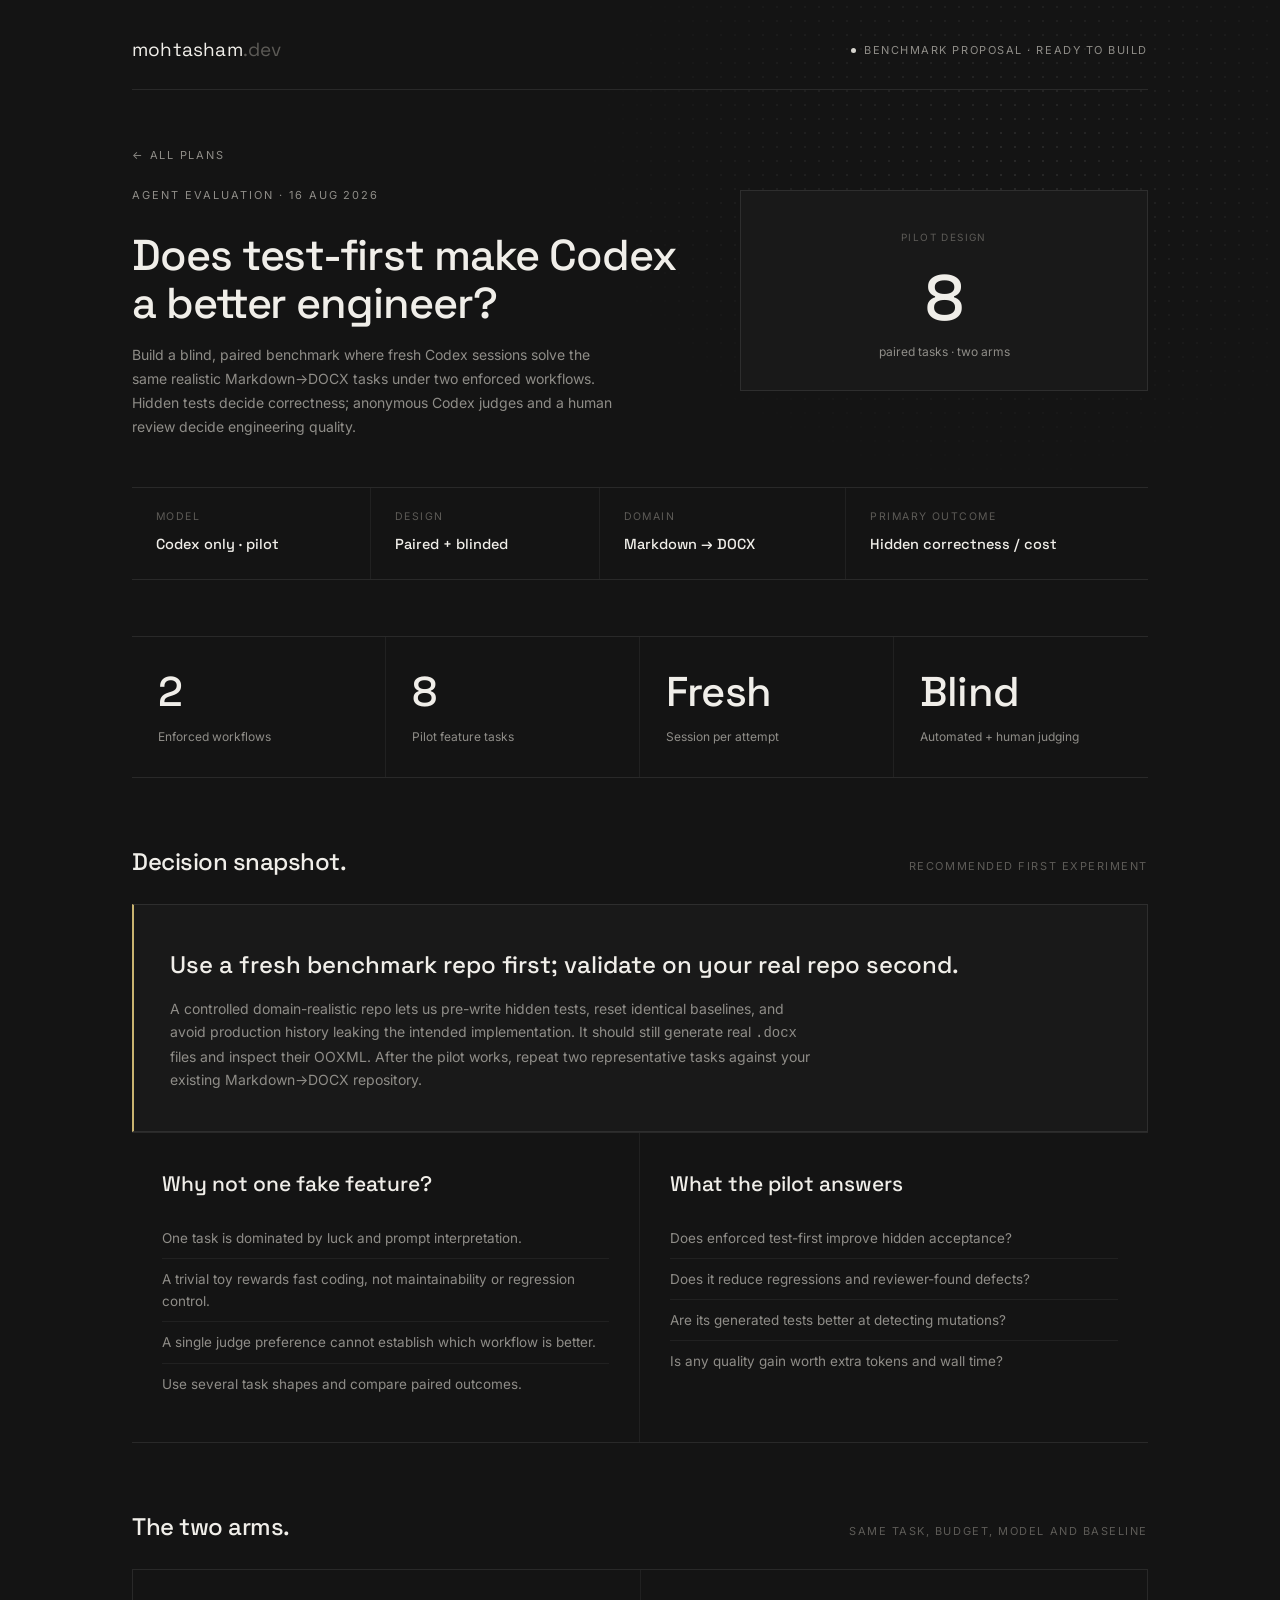
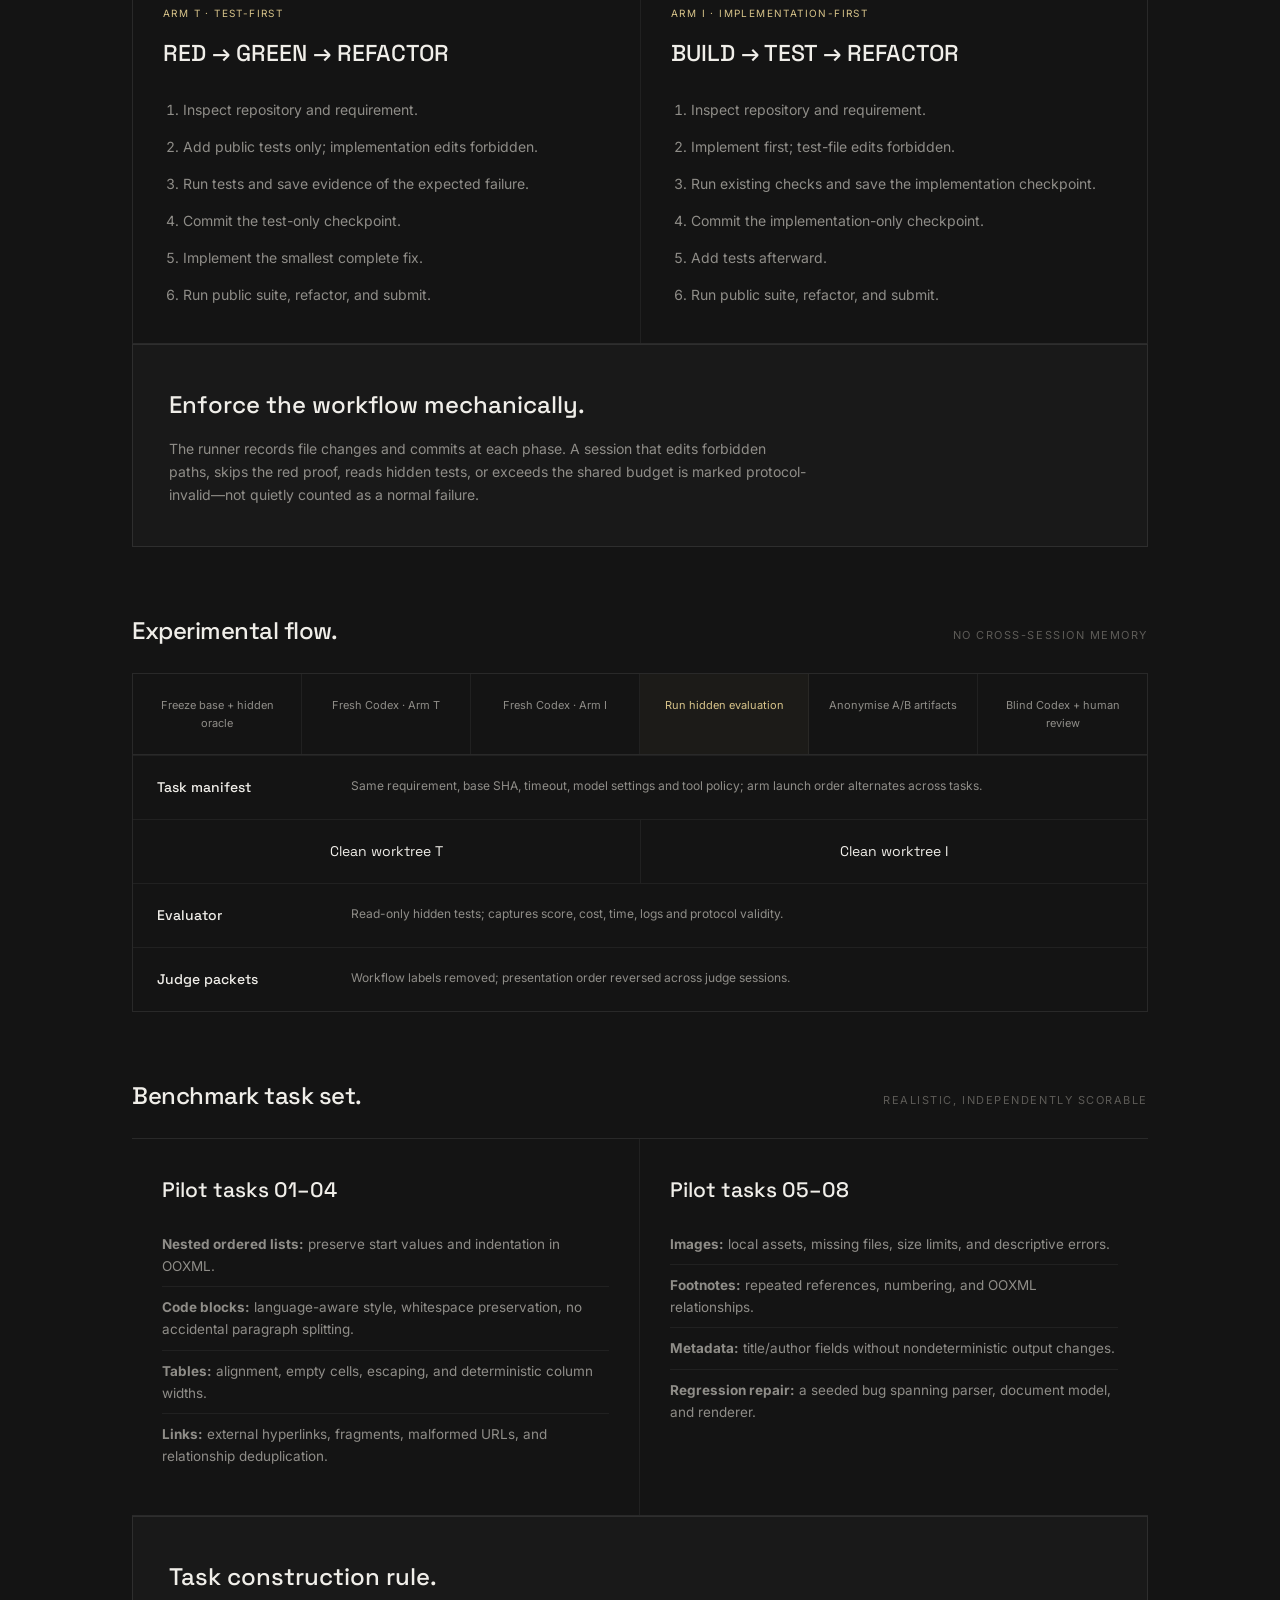
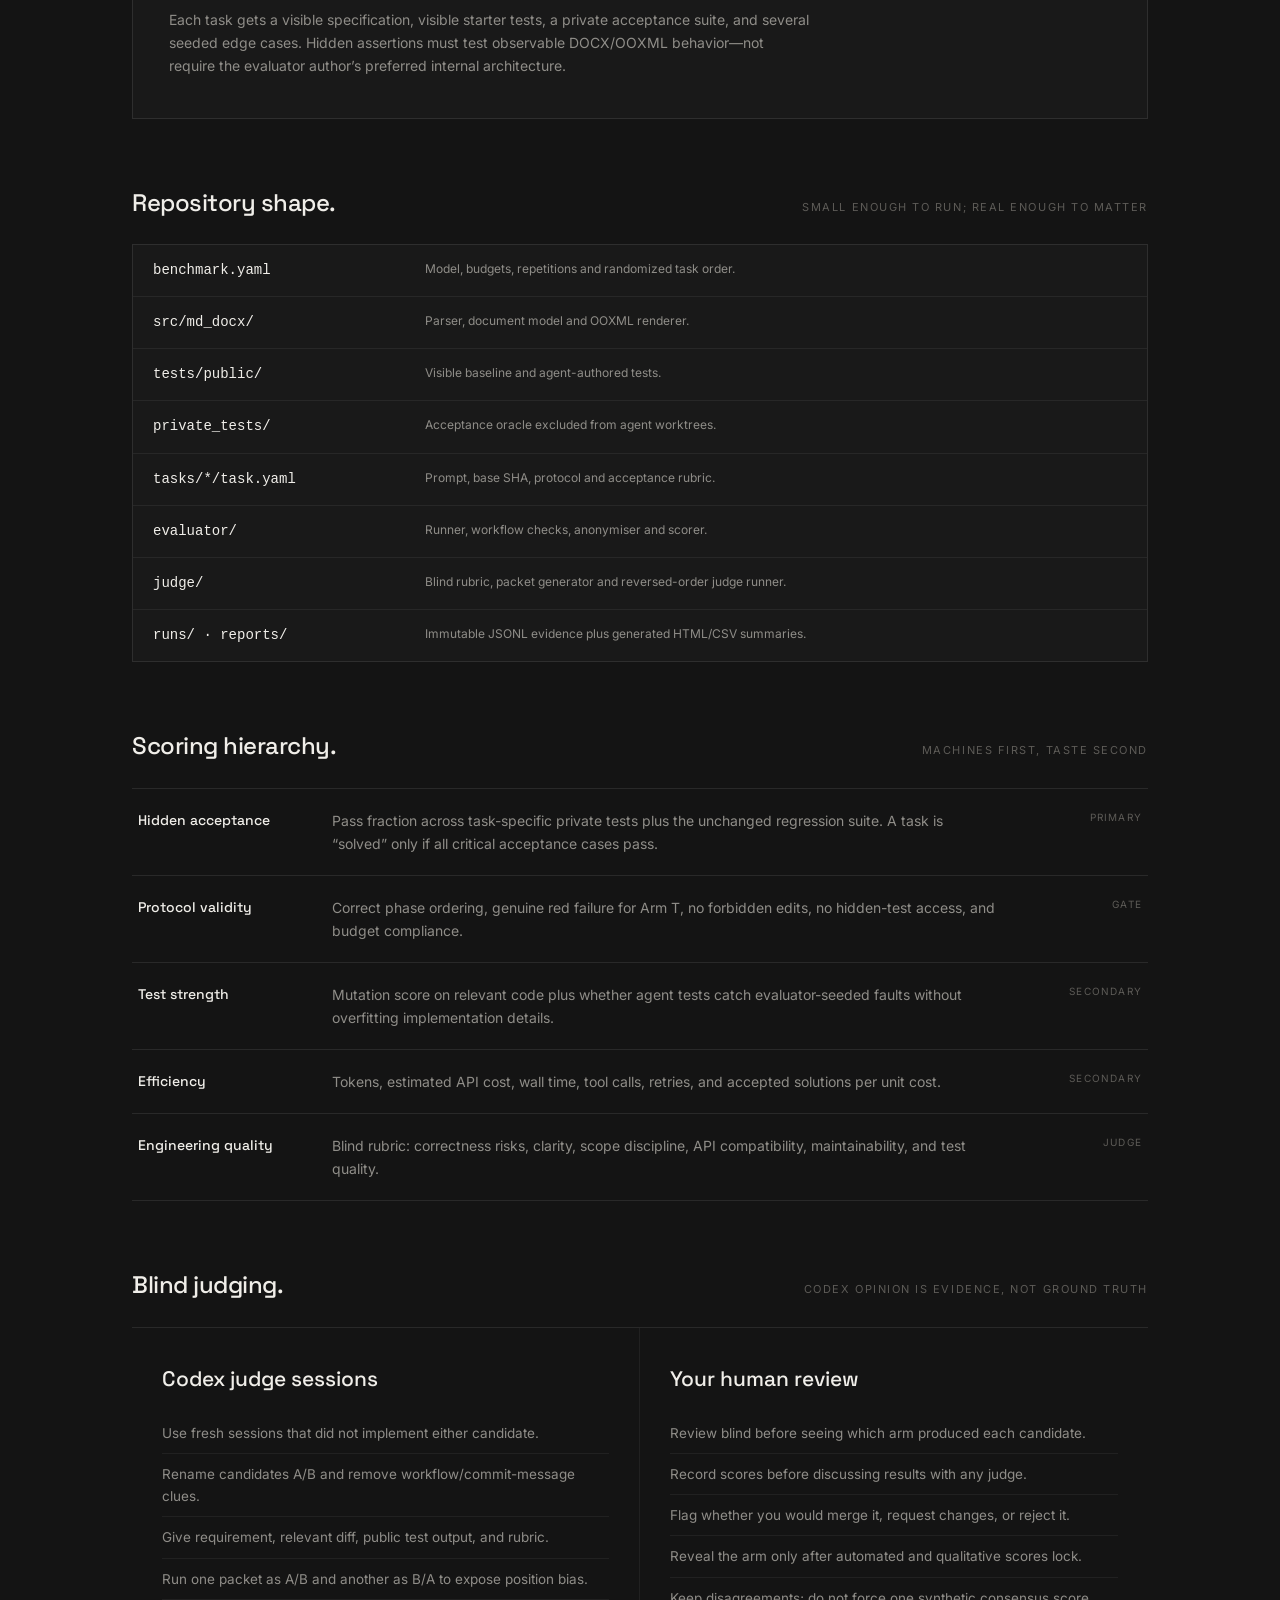
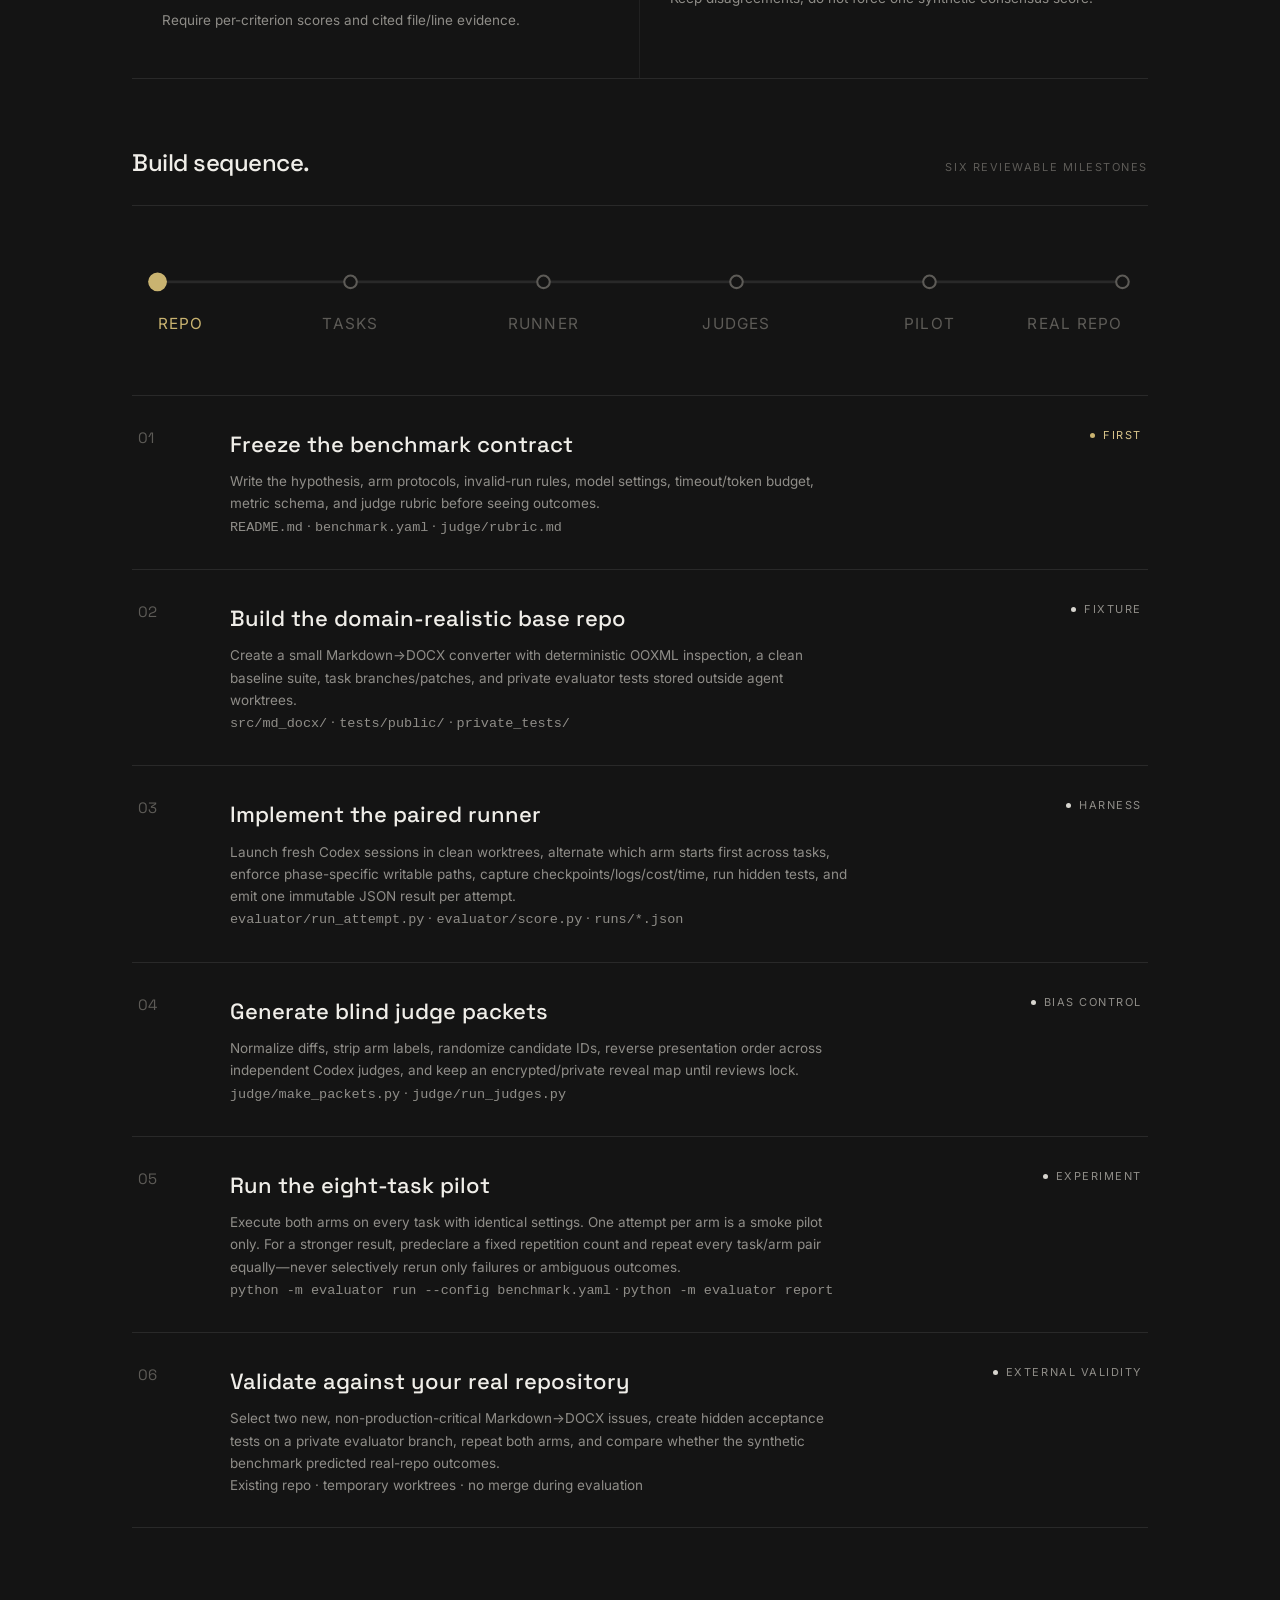
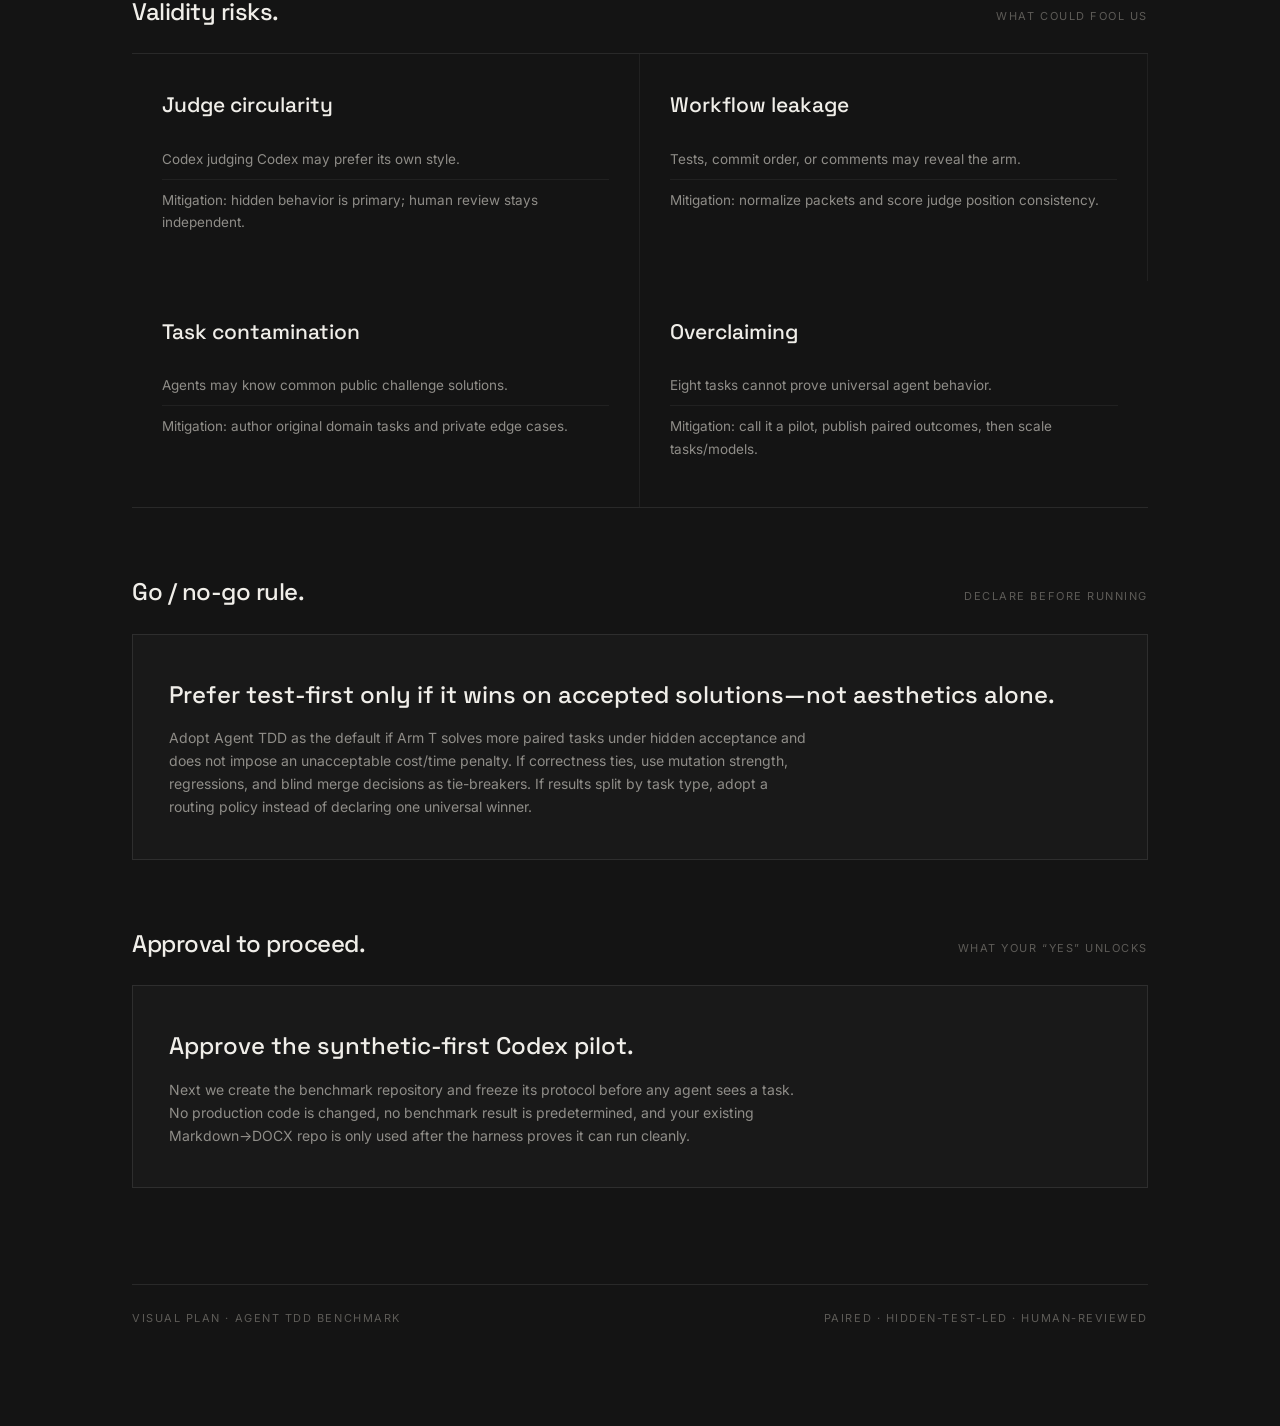
==== commit f0af839d: "docs: tighten benchmark repetition controls" ====
--- a/agent-tdd-benchmark/index.html
+++ b/agent-tdd-benchmark/index.html
@@ -114,7 +114,7 @@
         <div class="section-head"><h2>Experimental flow.</h2><p>No cross-session memory</p></div>
         <div class="bench-flow" aria-label="One paired task"><div>Freeze base + hidden oracle</div><div>Fresh Codex · Arm T</div><div>Fresh Codex · Arm I</div><div class="active">Run hidden evaluation</div><div>Anonymise A/B artifacts</div><div>Blind Codex + human review</div></div>
         <div class="boundary-stack">
-          <div class="boundary-row"><b>Task manifest</b><span>Same requirement, base SHA, timeout, model settings and tool policy.</span></div>
+          <div class="boundary-row"><b>Task manifest</b><span>Same requirement, base SHA, timeout, model settings and tool policy; arm launch order alternates across tasks.</span></div>
           <div class="worktrees"><div>Clean worktree T</div><div>Clean worktree I</div></div>
           <div class="boundary-row"><b>Evaluator</b><span>Read-only hidden tests; captures score, cost, time, logs and protocol validity.</span></div>
           <div class="boundary-row"><b>Judge packets</b><span>Workflow labels removed; presentation order reversed across judge sessions.</span></div>
@@ -169,9 +169,9 @@
         <div class="timeline" style="border-top:0">
           <article class="tl-step now"><span class="tl-num">01</span><div><h3>Freeze the benchmark contract</h3><p>Write the hypothesis, arm protocols, invalid-run rules, model settings, timeout/token budget, metric schema, and judge rubric before seeing outcomes.</p><p><code>README.md</code> · <code>benchmark.yaml</code> · <code>judge/rubric.md</code></p></div><span class="tl-status">First</span></article>
           <article class="tl-step"><span class="tl-num">02</span><div><h3>Build the domain-realistic base repo</h3><p>Create a small Markdown→DOCX converter with deterministic OOXML inspection, a clean baseline suite, task branches/patches, and private evaluator tests stored outside agent worktrees.</p><p><code>src/md_docx/</code> · <code>tests/public/</code> · <code>private_tests/</code></p></div><span class="tl-status">Fixture</span></article>
-          <article class="tl-step"><span class="tl-num">03</span><div><h3>Implement the paired runner</h3><p>Launch fresh Codex sessions in clean worktrees, enforce phase-specific writable paths, capture checkpoints/logs/cost/time, run hidden tests, and emit one immutable JSON result per attempt.</p><p><code>evaluator/run_attempt.py</code> · <code>evaluator/score.py</code> · <code>runs/*.json</code></p></div><span class="tl-status">Harness</span></article>
+          <article class="tl-step"><span class="tl-num">03</span><div><h3>Implement the paired runner</h3><p>Launch fresh Codex sessions in clean worktrees, alternate which arm starts first across tasks, enforce phase-specific writable paths, capture checkpoints/logs/cost/time, run hidden tests, and emit one immutable JSON result per attempt.</p><p><code>evaluator/run_attempt.py</code> · <code>evaluator/score.py</code> · <code>runs/*.json</code></p></div><span class="tl-status">Harness</span></article>
           <article class="tl-step"><span class="tl-num">04</span><div><h3>Generate blind judge packets</h3><p>Normalize diffs, strip arm labels, randomize candidate IDs, reverse presentation order across independent Codex judges, and keep an encrypted/private reveal map until reviews lock.</p><p><code>judge/make_packets.py</code> · <code>judge/run_judges.py</code></p></div><span class="tl-status">Bias control</span></article>
-          <article class="tl-step"><span class="tl-num">05</span><div><h3>Run the eight-task pilot</h3><p>Execute both arms on every task with identical settings. Start with one attempt per arm; repeat ambiguous or failed pairs under predeclared retry rules, then generate paired scorecards.</p><p><code>python -m evaluator run --config benchmark.yaml</code> · <code>python -m evaluator report</code></p></div><span class="tl-status">Experiment</span></article>
+          <article class="tl-step"><span class="tl-num">05</span><div><h3>Run the eight-task pilot</h3><p>Execute both arms on every task with identical settings. One attempt per arm is a smoke pilot only. For a stronger result, predeclare a fixed repetition count and repeat every task/arm pair equally—never selectively rerun only failures or ambiguous outcomes.</p><p><code>python -m evaluator run --config benchmark.yaml</code> · <code>python -m evaluator report</code></p></div><span class="tl-status">Experiment</span></article>
           <article class="tl-step"><span class="tl-num">06</span><div><h3>Validate against your real repository</h3><p>Select two new, non-production-critical Markdown→DOCX issues, create hidden acceptance tests on a private evaluator branch, repeat both arms, and compare whether the synthetic benchmark predicted real-repo outcomes.</p><p>Existing repo · temporary worktrees · no merge during evaluation</p></div><span class="tl-status">External validity</span></article>
         </div>
       </section>
